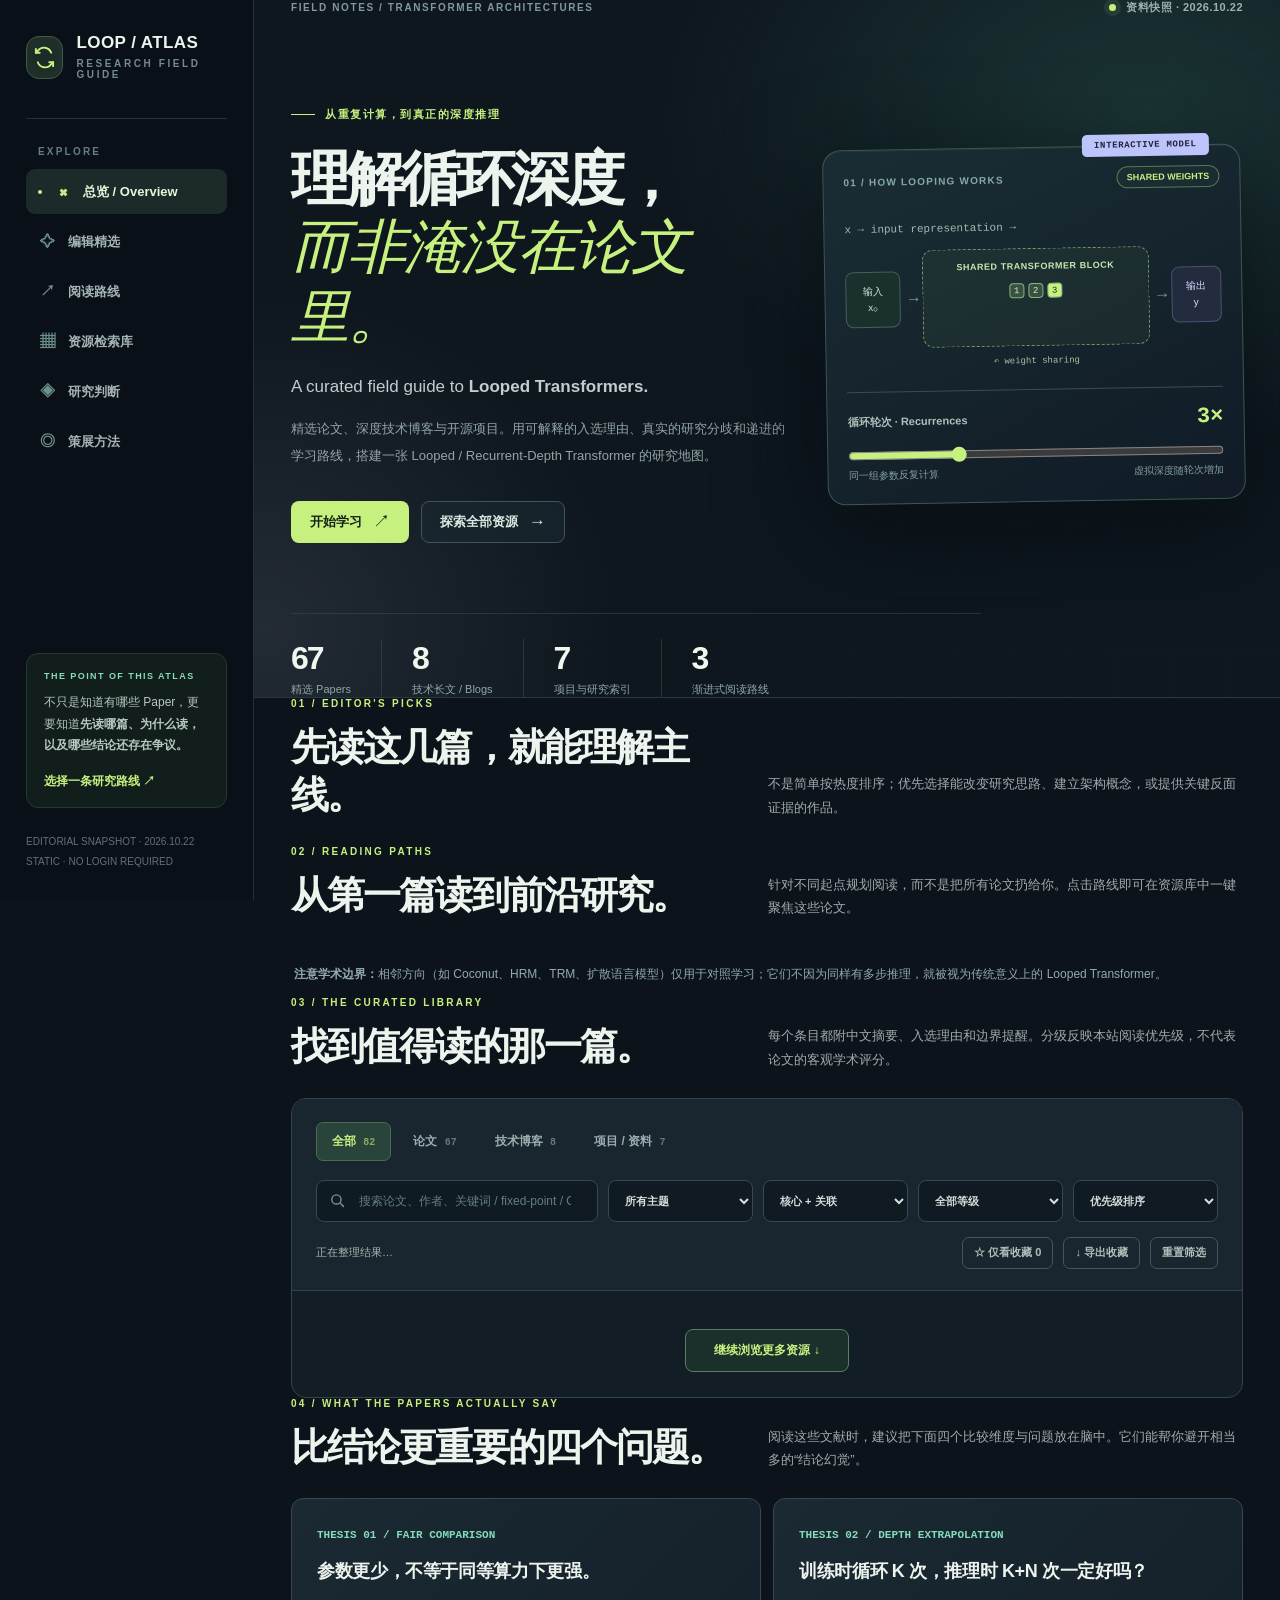
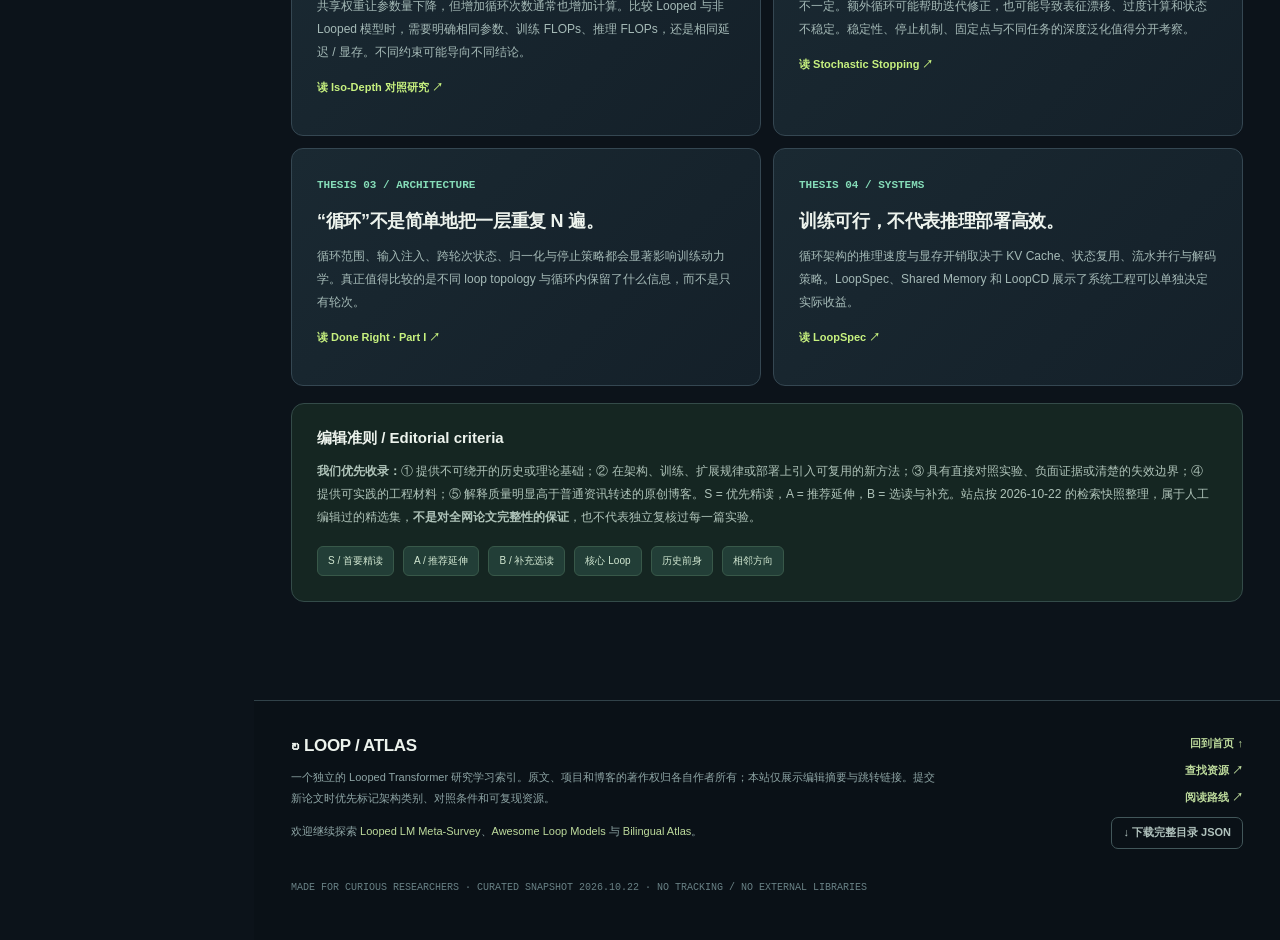
==== site_template.html @ 71a88bc5 "docs: add curated catalog, research guide, site sources and contribution templates" ====
<!doctype html>
<html lang="zh-CN">
<head>
<meta charset="utf-8" />
<meta name="viewport" content="width=device-width,initial-scale=1" />
<meta name="theme-color" content="#0d141b" />
<meta name="description" content="Loop Transformer Atlas：高质量 Looped / Recurrent-Depth Transformer 论文、技术博客和开源实现精选，附中文解读、阅读路线、实验证据边界和检索筛选。" />
<meta property="og:type" content="website" />
<meta property="og:title" content="Loop Transformer Atlas — 循环深度研究精选" />
<meta property="og:description" content="从 Universal Transformer 到 Huginn、Ouro 和新一代 Looped LLM：精选论文、深度长文、研究路径与争议证据。" />
<title>Loop Transformer Atlas — 循环深度研究精选</title>
<link rel="icon" href="data:image/svg+xml,%3Csvg xmlns='http://www.w3.org/2000/svg' viewBox='0 0 80 80'%3E%3Crect width='80' height='80' rx='18' fill='%230c151d'/%3E%3Cpath d='M22 35a19 19 0 0 1 33-12l5 5M58 45a19 19 0 0 1-33 12l-5-5' fill='none' stroke='%23c9f581' stroke-width='7' stroke-linecap='round'/%3E%3Cpath d='M47 29h14V15M33 51H19v14' fill='none' stroke='%23c9f581' stroke-width='6' stroke-linecap='round' stroke-linejoin='round'/%3E%3C/svg%3E" />
<style>
:root{--bg:#0c131a;--side:#0a1017;--panel:#131d27;--panel2:#16232e;--line:#2b3945;--softline:#23313d;--text:#edf3ed;--muted:#9eadaf;--muted2:#758a90;--lime:#c7f17f;--mint:#85dcb8;--lilac:#bdc4fb;--amber:#edc28a;--max:1250px}
*{box-sizing:border-box}html{scroll-behavior:smooth;scroll-padding-top:38px}body{margin:0;color:var(--text);font-family:Inter,-apple-system,BlinkMacSystemFont,"Segoe UI",Roboto,"PingFang SC","Microsoft YaHei",sans-serif;background:var(--bg);-webkit-font-smoothing:antialiased}button,input,select{font:inherit}button{cursor:pointer}a{color:inherit;text-decoration:none}a:focus-visible,button:focus-visible,input:focus-visible,select:focus-visible{outline:2px solid var(--lime);outline-offset:4px}::selection{background:#b9ed7885;color:#080c10}
.sidebar{position:fixed;z-index:25;inset:0 auto 0 0;width:254px;background:var(--side);border-right:1px solid #22303b;padding:34px 26px 28px;display:flex;flex-direction:column}.brand{display:flex;align-items:center;gap:13px}.brand-symbol{width:43px;height:43px;border:1px solid #415949;border-radius:13px;display:grid;place-items:center;color:var(--lime);background:#1d2b28;box-shadow:inset 0 0 20px #b1f6740b}.brand-symbol svg{width:23px}.brand-type b{font-size:17px;letter-spacing:.025em;line-height:1.05}.brand-type small{display:block;font-size:10px;letter-spacing:.26em;color:var(--muted2);margin-top:6px;font-weight:800}.sidebar-line{height:1px;background:var(--softline);margin:38px 0 27px}.rail-label{font-size:10px;letter-spacing:.22em;color:#667c85;font-weight:800;margin:0 12px 12px}.sidenav{display:grid;gap:5px}.nav-link{height:45px;display:flex;align-items:center;gap:13px;border-radius:9px;padding:0 14px;font-size:13px;color:#a4b4b5;font-weight:600;transition:.2s}.nav-link:hover,.nav-link.current{color:#e7f5db;background:#1c2b29}.nav-link.current:before{content:"";width:4px;height:4px;background:var(--lime);border-radius:50%;margin-left:-2px}.nav-glyph{font-size:15px;color:#6e8f8b;width:15px;text-align:center}.nav-link.current .nav-glyph{color:var(--lime)}.side-bottom{margin-top:auto}.side-note{padding:17px;border:1px solid #27392f;background:#111e1c;border-radius:12px}.side-note .note-mini{font-size:9px;letter-spacing:.16em;color:var(--mint);font-weight:800}.side-note p{font-size:12px;line-height:1.8;color:#b7c6bf;margin:11px 0 14px}.side-note a{font-size:12px;font-weight:700;color:var(--lime)}.side-meta{font-size:10px;color:#61717a;margin-top:24px;line-height:2}
.page{margin-left:254px;min-width:0}.mobilebar{display:none}.container{max-width:var(--max);margin:0 auto;padding:0 52px}.hero-wrap{overflow:hidden;position:relative;border-bottom:1px solid #283740;background:radial-gradient(ellipse 740px 500px at 87% 17%,#1b3535 0%,transparent 65%),radial-gradient(ellipse 550px 520px at 1% 90%,#232b34 0%,transparent 63%),#0e171e}.hero-wrap:before{position:absolute;inset:0;content:"";opacity:.27;background-image:linear-gradient(#657c8318 1px,transparent 1px),linear-gradient(90deg,#657c8318 1px,transparent 1px);background-size:54px 54px;mask-image:linear-gradient(90deg,transparent 25%,black)}.hero{position:relative;padding-top:37px;padding-bottom:66px}.topbar{display:flex;align-items:center;justify-content:space-between;gap:18px;font-size:10px;font-weight:800;letter-spacing:.16em;color:#81999c}.topbar-right{display:flex;align-items:center;gap:10px;letter-spacing:.045em;font-size:11px;color:#a1b0af}.live-dot{background:var(--lime);width:7px;height:7px;border-radius:50%;box-shadow:0 0 0 5px #c7f17f17}.hero-grid{display:grid;grid-template-columns:minmax(0,1fr) minmax(320px,.82fr);align-items:center;gap:30px;padding-top:92px}.kicker{font-size:11px;letter-spacing:.14em;font-weight:750;color:var(--lime);display:flex;align-items:center;gap:10px}.kicker:before{content:"";width:24px;height:1px;background:var(--lime)}h1{font-size:clamp(39px,4.6vw,65px);letter-spacing:-.067em;line-height:1.16;margin:23px 0 15px;font-weight:770}h1 em{font-family:Georgia,"Songti SC",serif;font-weight:400;color:var(--lime);font-style:italic;letter-spacing:-.04em}.hero-sub{font-size:17px;color:#c0cecf;margin:20px 0 14px;line-height:1.8;font-weight:400}.hero-desc{font-size:13px;color:#91a5a6;line-height:2.05;max-width:495px}.hero-actions{display:flex;gap:12px;flex-wrap:wrap;margin-top:31px}.btn{display:inline-flex;align-items:center;justify-content:center;gap:11px;border-radius:8px;font-size:13px;font-weight:750;min-height:42px;padding:0 18px;border:1px solid transparent;transition:transform .16s,border-color .16s,background .16s}.btn:hover{transform:translateY(-2px)}.btn-main{background:var(--lime);color:#152119}.btn-main:hover{background:#d7ffa3}.btn-ghost{background:#1a2830ab;border-color:#42535b;color:#dce8e1}.btn-ghost:hover{border-color:var(--lime)}.btn-arrow{font-size:17px;font-weight:500}.hero-graphic{width:100%;border:1px solid #3e5650;border-radius:18px;background:linear-gradient(150deg,#1b2d34f5,#101b27ed);box-shadow:0 25px 100px #050b11b5, inset 0 1px 0 #9bf2c013;position:relative;transform:rotate(-1deg)}.graphic-inner{padding:25px 25px 22px}.diagram-kicker{display:flex;align-items:center;justify-content:space-between;font-size:10px;font-weight:800;color:#86aaa4;letter-spacing:.12em}.status-badge{font-size:9px;color:var(--lime);border:1px solid #557954;background:#294c402c;border-radius:100px;padding:5px 9px;letter-spacing:0}.diagram-top{font-family:ui-monospace,SFMono-Regular,Menlo,monospace;font-size:11px;color:#a6b8b1;margin-top:31px}.diagram-flow{display:grid;grid-template-columns:68px 15px minmax(0,1fr) 15px 55px;align-items:center;gap:7px;margin-top:15px}.unit{border:1px solid #45605b;background:#1a302d;color:#c8e2d6;padding:11px 6px;border-radius:8px;text-align:center;font-size:10px;line-height:1.6}.unit-out{background:#232b3f;border-color:#4a526e;color:#d7d8ff}.flow-arrow{font-size:16px;color:#7ca295;text-align:center}.core-loop{border:1px dashed #739f69;background:#b9f37c0b;border-radius:11px;padding:12px 8px;min-height:98px;position:relative}.core-heading{font-size:9px;letter-spacing:.06em;text-align:center;font-weight:800;color:#c9e7b0}.pass-track{display:flex;justify-content:center;flex-wrap:wrap;gap:4px;padding-top:12px;min-height:33px}.pass-dot{width:15px;height:15px;border:1px solid #83b782;border-radius:4px;background:#a6d88033;display:flex;align-items:center;justify-content:center;font:9px ui-monospace,monospace;color:#d5f2be}.pass-dot:last-child{background:var(--lime);color:#1a2c21}.core-loop:after{content:"↶   weight sharing";position:absolute;bottom:-21px;left:50%;transform:translateX(-50%);font:9px ui-monospace,monospace;color:#a2c5a0;white-space:nowrap}.diagram-divider{height:1px;background:#385048;margin:43px 0 17px}.diagram-bottom{display:flex;align-items:center;justify-content:space-between;gap:12px}.range-text{font-size:11px;font-weight:700;color:#acc1b9}.range-count{color:var(--lime);font:600 22px ui-monospace,SFMono-Regular,monospace}.range-box{width:100%;margin:13px 0 3px;accent-color:var(--lime);cursor:pointer}.diagram-foot{display:flex;justify-content:space-between;color:#839f9c;font-size:10px;line-height:1.6}.diagram-foot strong{color:#d5f1cb}.graphic-corner{position:absolute;top:-12px;right:30px;padding:6px 12px;background:var(--lilac);color:#20233b;font:800 9px ui-monospace,monospace;border-radius:5px;letter-spacing:.07em}.hero-stats{display:flex;align-items:stretch;gap:0;margin-top:70px;padding-top:25px;border-top:1px solid #3749439c;max-width:690px}.hero-stat{padding:0 30px 0 0;margin-right:30px;border-right:1px solid #3749439c}.hero-stat:last-child{border:0;margin:0}.hero-stat strong{font-size:32px;line-height:1.2;letter-spacing:-.065em;display:block;color:#f1f7ee}.hero-stat small{display:block;font-size:11px;color:#90a7a6;padding-top:5px}
.section{padding-top:81px;padding-bottom:7px;scroll-margin-top:20px}.section-top{display:flex;align-items:flex-end;justify-content:space-between;gap:28px;margin-bottom:27px}.eyebrow{color:var(--lime);font-size:10px;letter-spacing:.23em;font-weight:900;text-transform:uppercase;margin:0 0 15px}.section h2{font-size:clamp(28px,3vw,38px);letter-spacing:-.05em;line-height:1.25;margin:0;font-weight:750}.section-desc{color:var(--muted);font-size:13px;max-width:475px;line-height:1.8;margin:0}.tiny-meta{font-size:11px;font-weight:600;color:#7e969a;white-space:nowrap}.feature-grid{display:grid;grid-template-columns:repeat(3,minmax(0,1fr));gap:13px}.feature{min-height:225px;border:1px solid var(--line);background:linear-gradient(150deg,#1a2931,#131d27);border-radius:13px;padding:22px;transition:.18s}.feature:hover{border-color:#799b78;transform:translateY(-2px)}.feature-num{font-family:ui-monospace,Menlo,monospace;font-size:12px;color:var(--lime);letter-spacing:.06em}.feature h3{font-size:17px;line-height:1.4;margin:17px 0 8px}.feature p{font-size:12px;color:#a4b5b3;line-height:1.85;margin:0 0 19px}.feature a{font-size:11px;color:var(--lime);font-weight:750;display:inline-flex;gap:8px;align-items:center}.feature:nth-child(2){background:linear-gradient(150deg,#243039,#151c2b)}.feature:nth-child(3){background:linear-gradient(150deg,#2d302c,#19211e)}
.paths-grid{display:grid;grid-template-columns:repeat(3,minmax(0,1fr));gap:15px}.path-card{background:#141f29;border:1px solid #32414b;border-radius:13px;padding:23px 22px;display:flex;flex-direction:column;min-height:380px;transition:.2s}.path-card:hover{border-color:#82a18f}.path-card.active{border-color:var(--lime);box-shadow:0 0 0 1px #c6ee7a34}.path-header{display:flex;align-items:center;justify-content:space-between;gap:8px}.path-num{font:800 10px ui-monospace,SFMono-Regular,monospace;color:var(--lime);letter-spacing:.14em}.path-time{font-size:10px;color:#acc1be;background:#24343f;border:1px solid #374a52;padding:5px 10px;border-radius:100px}.path-card h3{margin:21px 0 9px;letter-spacing:-.03em;font-size:20px}.path-card>p{font-size:12px;line-height:1.8;color:#9faeb1;margin:0 0 15px;min-height:43px}.path-list{list-style:none;margin:3px 0 24px;padding:0;display:grid;gap:11px}.path-list li{font-size:12px;color:#c2d1cc;display:flex;align-items:flex-start;gap:8px;line-height:1.5}.path-list span{color:#80a68b;font:11px ui-monospace,monospace}.path-btn{margin-top:auto;border:1px solid #53645b;background:transparent;color:#e9f2e7;width:100%;height:38px;border-radius:7px;font-weight:750;font-size:12px}.path-btn:hover,.path-card.active .path-btn{background:var(--lime);color:#1e2921;border-color:var(--lime)}.scope-note{font-size:12px;color:#93aaad;line-height:1.9;margin-top:16px;padding-left:3px}
.lib-top{padding-top:91px}.library-shell{border:1px solid #34434d;border-radius:15px;background:#121d26;overflow:hidden}.toolbar{padding:23px 24px 21px;background:#19262f;border-bottom:1px solid #34434d}.tab-row{display:flex;flex-wrap:wrap;gap:6px;align-items:center}.tab{background:transparent;border:1px solid transparent;color:#9badaf;border-radius:7px;font-size:12px;padding:10px 15px;font-weight:800}.tab:hover{background:#243540}.tab[aria-pressed="true"]{background:#28443b;border-color:#496b50;color:var(--lime)}.tab small{font:600 10px ui-monospace,monospace;opacity:.6;margin-left:4px}.toolbar-row{display:grid;grid-template-columns:1.4fr repeat(4,minmax(92px,.72fr));gap:10px;margin-top:19px}.search-wrap{display:flex;gap:11px;align-items:center;background:#101a23;border:1px solid #364853;border-radius:8px;height:42px;padding:0 12px}.search-wrap:focus-within{border-color:#88c397}.search-wrap svg{width:17px;height:17px;flex-shrink:0;color:#789392}.search-wrap input{border:0;outline:none;color:#e7f0ec;background:transparent;width:100%;font-size:12px;min-width:0}.search-wrap input::placeholder{color:#647d82}.toolbar select{color:#d2dfda;border:1px solid #364853;background:#101a23;border-radius:8px;min-width:0;padding:0 12px;font-size:11px;font-weight:700;height:42px;cursor:pointer}.toolbar select:focus{outline:1px solid var(--lime)}.tool-lower{display:flex;justify-content:space-between;align-items:center;gap:12px;margin-top:15px}.tool-left,.tool-right{display:flex;gap:10px;align-items:center;flex-wrap:wrap}.result-count{color:#a4b5b1;font-size:11px}.result-count strong{color:#dce9d8}.flat-btn{background:transparent;color:#b0c2bd;border:1px solid #42575a;border-radius:7px;min-height:32px;padding:0 11px;font-size:11px;font-weight:750}.flat-btn:hover,.flat-btn[aria-pressed="true"]{border-color:var(--lime);color:var(--lime)}.path-chip{border:1px solid #617852;background:#3d503227;color:#ccecaa;border-radius:50px;padding:6px 10px;font-size:11px;display:inline-flex;align-items:center;gap:8px}.path-chip button{border:0;background:transparent;color:var(--lime);font-size:16px;line-height:1;padding:0}
.card-grid{display:grid;grid-template-columns:repeat(2,minmax(0,1fr));gap:12px;padding:19px}.item-card{border:1px solid #2d404a;background:#16232d;border-radius:11px;padding:20px;min-height:264px;display:flex;flex-direction:column;transition:transform .16s,border-color .16s}.item-card:hover{border-color:#6f9585;transform:translateY(-2px)}.item-card[data-scope="adjacent"]{background:linear-gradient(150deg,#222631,#18232e)}.item-card[data-scope="foundation"]{background:linear-gradient(150deg,#252c2e,#19232b)}.card-top{display:flex;align-items:center;justify-content:space-between;gap:6px;margin-bottom:15px}.card-pills{display:flex;align-items:center;gap:7px;flex-wrap:wrap}.grade{font-size:10px;font-weight:850;padding:4px 7px;border-radius:5px;border:1px solid #8aa875;color:#d4f0b6;background:#8caf7920}.grade.A{border-color:#657e92;color:#c6d9e9;background:#59779325}.grade.B{border-color:#7f756e;color:#c3bdb6;background:#7e756626}.item-type,.item-scope{font-size:9px;font-weight:800;color:#9aaeb1;letter-spacing:.06em}.item-scope{padding-left:8px;border-left:1px solid #4c5960}.bookmark{width:28px;height:29px;flex-shrink:0;background:transparent;color:#82999e;border:1px solid transparent;border-radius:6px;display:grid;place-items:center;font-size:17px}.bookmark:hover,.bookmark.saved{color:var(--lime);background:#b7ed7b12}.item-title{font-size:16px;line-height:1.44;letter-spacing:-.025em;font-weight:800;display:block;color:#f1f4ec}.item-title:hover{color:var(--lime)}.item-byline{font-size:10px;color:#86a09f;margin:8px 0 11px;line-height:1.5}.item-desc{font-size:12px;color:#acbdba;line-height:1.8;margin:0;display:-webkit-box;-webkit-box-orient:vertical;-webkit-line-clamp:2;overflow:hidden}.item-why{font-size:11px;color:#a6bfb2;line-height:1.85;margin:11px 0 0;padding:9px 10px;border-left:2px solid #7aab75;background:#a7df8210}.item-why strong{color:#c9f0b4}.card-expand{display:none;padding:11px 0 0;color:#9baeb2;font-size:11px;line-height:1.85}.item-card.expanded .card-expand{display:block}.card-expand strong{color:#dfc6a3}.item-taglist{display:flex;flex-wrap:wrap;gap:5px;margin-top:12px}.tag{border:1px solid #344b50;color:#88a7a7;border-radius:4px;font-size:9px;padding:3px 6px}.item-bottom{margin-top:auto;padding-top:16px;display:flex;align-items:center;justify-content:space-between;gap:10px}.item-links{display:flex;align-items:center;flex-wrap:wrap;gap:13px}.item-links a{font-size:11px;font-weight:800;color:var(--lime)}.item-links a.secondary-link{color:#9bc1be}.item-links a:hover{text-decoration:underline}.details-btn{font-size:10px;font-weight:700;color:#90a7a7;background:transparent;border:0;white-space:nowrap}.details-btn:hover{color:#d7e7d9}.empty-state{text-align:center;padding:90px 22px;color:#8ca6a7}.empty-state strong{display:block;color:#f0f6ef;font-size:18px;margin-bottom:8px}.empty-state p{font-size:12px;line-height:1.8}.more-wrap{display:flex;justify-content:center;padding:0 20px 25px}.more-btn{background:#1b2f2b;border:1px solid #5b7c66;border-radius:8px;padding:12px 28px;color:var(--lime);font-size:12px;font-weight:800}.more-btn:hover{background:#29453c}
.insights-grid{display:grid;grid-template-columns:repeat(2,minmax(0,1fr));gap:12px}.insight{border:1px solid #354752;background:linear-gradient(135deg,#1a2932,#142029);padding:25px;border-radius:12px;min-height:238px}.insight-num{font:700 11px ui-monospace,monospace;color:var(--mint)}.insight h3{font-size:18px;letter-spacing:-.02em;line-height:1.5;margin:16px 0 10px}.insight p{font-size:12px;line-height:1.9;color:#a5bab7;margin:0}.insight a{font-size:11px;font-weight:800;color:var(--lime);display:inline-block;margin-top:16px}.method{margin-top:17px;border:1px solid #344b49;border-radius:13px;background:#152622;padding:25px}.method h3{margin:0 0 12px;font-size:15px}.method p{font-size:12px;line-height:1.9;color:#afc3b9;margin:0}.legend{display:flex;gap:9px;flex-wrap:wrap;margin-top:17px}.legend span{font-size:10px;color:#d2e8d2;background:#223e37;padding:7px 10px;border:1px solid #385849;border-radius:6px}
.footer{margin-top:98px;border-top:1px solid #314249;background:#0a1117;padding:35px 0 47px}.footer .foot-inner{display:grid;grid-template-columns:minmax(0,1fr) auto;gap:22px;align-items:start}.footer-brand{font-size:17px;font-weight:800;letter-spacing:-.02em}.footer p{max-width:650px;color:#8ea5a5;font-size:11px;line-height:1.95}.footer a{color:#bdda9c}.footer-links{display:flex;flex-direction:column;align-items:flex-end;gap:12px;font-size:11px;font-weight:700}.lastline{color:#698185;margin-top:29px;font:10px ui-monospace,monospace}.top-link{position:fixed;z-index:8;bottom:22px;right:25px;background:#20362d;color:#d3f0ba;border:1px solid #648665;border-radius:50%;width:40px;height:40px;display:grid;place-items:center;font-size:20px;opacity:0;pointer-events:none;transition:.2s}.top-link.visible{opacity:1;pointer-events:auto}[hidden]{display:none!important}.sr-only{position:absolute;width:1px;height:1px;padding:0;margin:-1px;overflow:hidden;clip:rect(0,0,0,0);white-space:nowrap;border:0}
@media(max-width:1400px){.container{padding:0 37px}.hero-grid{gap:25px}.hero-graphic .graphic-inner{padding:20px}.diagram-flow{grid-template-columns:55px 12px minmax(0,1fr) 12px 50px;gap:5px}.hero-grid{grid-template-columns:minmax(0,1fr) minmax(306px,.82fr)}}
@media(max-width:1150px){.sidebar{width:204px;padding:28px 15px}.page{margin-left:204px}.container{padding:0 29px}.hero-grid{grid-template-columns:minmax(0,1fr)}.hero-graphic{max-width:590px;transform:none}.hero-grid{padding-top:55px}.hero-stats{margin-top:43px}.feature-grid,.paths-grid{grid-template-columns:repeat(2,minmax(0,1fr))}.paths-grid .path-card:last-child{grid-column:span 2}.toolbar-row{grid-template-columns:repeat(4,minmax(0,1fr))}.search-wrap{grid-column:span 4}.side-note p{font-size:11px}}
@media(max-width:760px){html{scroll-padding-top:80px}.sidebar{display:none}.page{margin:0}.mobilebar{position:sticky;top:0;z-index:30;height:62px;background:#0d151cf2;backdrop-filter:blur(15px);border-bottom:1px solid #35464a;padding:0 18px;display:flex;align-items:center;justify-content:space-between}.mobile-logo{font-weight:900;font-size:14px;letter-spacing:.03em}.mobile-logo span{color:var(--lime)}.mobile-nav{display:flex;gap:6px}.mobile-nav a{font-size:11px;color:#b2c4c1;border:1px solid #354947;padding:8px;border-radius:6px}.container{padding:0 20px}.hero{padding-top:25px;padding-bottom:40px}.topbar{font-size:9px}.topbar-right{font-size:10px}.hero-grid{padding-top:48px;gap:32px}h1{font-size:clamp(38px,10vw,56px)}.hero-sub{font-size:15px}.hero-desc{font-size:12px}.hero-stats{margin-top:36px}.hero-stat{padding-right:20px;margin-right:20px}.hero-stat strong{font-size:27px}.hero-stat small{font-size:10px}.section{padding-top:60px}.section-top{display:block}.section-desc{margin-top:14px}.feature-grid,.paths-grid,.insights-grid,.card-grid{grid-template-columns:1fr}.paths-grid .path-card:last-child{grid-column:auto}.feature{min-height:190px}.path-card{min-height:auto}.toolbar{padding:17px}.toolbar-row{grid-template-columns:repeat(2,minmax(0,1fr))}.toolbar-row .search-wrap{grid-column:span 2}.card-grid{padding:12px}.item-card{min-height:0}.tool-lower{align-items:flex-start;flex-direction:column}.library-shell{border-radius:10px}.footer .foot-inner{grid-template-columns:1fr}.footer-links{align-items:flex-start}.footer{margin-top:65px}.top-link{right:17px}.paths-grid{gap:11px}}
@media(max-width:420px){.container{padding:0 16px}.topbar-right .live-dot{display:none}.hero-actions .btn{font-size:12px;padding:0 13px}.diagram-flow{grid-template-columns:46px 10px minmax(0,1fr) 10px 42px;gap:4px}.graphic-inner{padding:15px!important}.unit{font-size:9px;padding:9px 2px}.hero-stat{padding-right:11px;margin-right:11px}.hero-stat strong{font-size:25px}.card-grid{padding:9px}.item-card{padding:15px}.toolbar-row{gap:8px}.toolbar select{padding:0 5px;font-size:10px}.tab{padding:8px 10px;font-size:11px}.graphic-corner{right:14px}}
@media(max-width:760px){.container.hero{padding-top:25px;padding-bottom:39px}.container.section{padding-top:60px}}
@media(prefers-reduced-motion:reduce){html{scroll-behavior:auto}*,*:before,*:after{transition:none!important;animation:none!important}}
</style>
</head>
<body>
<aside class="sidebar" aria-label="主导航">
  <a class="brand" href="#top"><span class="brand-symbol"><svg viewBox="0 0 24 24" fill="none" stroke="currentColor" stroke-width="2" stroke-linecap="round" stroke-linejoin="round"><path d="M19 7a8 8 0 0 0-14-2L3 7"/><path d="M3 3v4h4"/><path d="M5 17a8 8 0 0 0 14 2l2-2"/><path d="M21 21v-4h-4"/></svg></span><span class="brand-type"><b>LOOP / ATLAS</b><small>RESEARCH FIELD GUIDE</small></span></a>
  <div class="sidebar-line"></div>
  <div class="rail-label">EXPLORE</div>
  <nav class="sidenav">
    <a class="nav-link current" href="#top"><span class="nav-glyph">⌘</span>总览 / Overview</a>
    <a class="nav-link" href="#picks"><span class="nav-glyph">✧</span>编辑精选</a>
    <a class="nav-link" href="#paths"><span class="nav-glyph">↗</span>阅读路线</a>
    <a class="nav-link" href="#library"><span class="nav-glyph">▦</span>资源检索库</a>
    <a class="nav-link" href="#insights"><span class="nav-glyph">◈</span>研究判断</a>
    <a class="nav-link" href="#method"><span class="nav-glyph">◎</span>策展方法</a>
  </nav>
  <div class="side-bottom"><div class="side-note"><div class="note-mini">THE POINT OF THIS ATLAS</div><p>不只是知道有哪些 Paper，更要知道<b>先读哪篇、为什么读，以及哪些结论还存在争议。</b></p><a href="#paths">选择一条研究路线 ↗</a></div><div class="side-meta">EDITORIAL SNAPSHOT · 2026.10.22<br/>STATIC · NO LOGIN REQUIRED</div></div>
</aside>
<div class="page" id="top">
  <div class="mobilebar"><a href="#top" class="mobile-logo">↻ LOOP <span>/</span> ATLAS</a><nav class="mobile-nav"><a href="#paths">路线</a><a href="#library">检索</a><a href="#insights">观点</a></nav></div>
  <header class="hero-wrap">
    <div class="container hero">
      <div class="topbar"><span>FIELD NOTES / TRANSFORMER ARCHITECTURES</span><span class="topbar-right"><span class="live-dot"></span>资料快照 · 2026.10.22</span></div>
      <div class="hero-grid">
        <div class="hero-copy"><div class="kicker">从重复计算，到真正的深度推理</div><h1>理解循环深度，<br/><em>而非淹没在论文里。</em></h1><p class="hero-sub">A curated field guide to <strong>Looped Transformers.</strong></p><p class="hero-desc">精选论文、深度技术博客与开源项目。用可解释的入选理由、真实的研究分歧和递进的学习路线，搭建一张 Looped / Recurrent-Depth Transformer 的研究地图。</p><div class="hero-actions"><a class="btn btn-main" href="#paths">开始学习 <span class="btn-arrow">↗</span></a><a class="btn btn-ghost" href="#library">探索全部资源 <span class="btn-arrow">→</span></a></div></div>
        <div class="hero-graphic" aria-label="循环 Transformer 计算示意图"><div class="graphic-corner">INTERACTIVE MODEL</div><div class="graphic-inner"><div class="diagram-kicker"><span>01 / HOW LOOPING WORKS</span><span class="status-badge">SHARED WEIGHTS</span></div><div class="diagram-top">x → input representation →</div><div class="diagram-flow"><div class="unit">输入<br/>x₀</div><div class="flow-arrow">→</div><div class="core-loop"><div class="core-heading">SHARED TRANSFORMER BLOCK</div><div class="pass-track" id="passTrack" aria-label="循环轮次示意"><span class="pass-dot">1</span><span class="pass-dot">2</span><span class="pass-dot">3</span></div></div><div class="flow-arrow">→</div><div class="unit unit-out">输出<br/>y</div></div><div class="diagram-divider"></div><div class="diagram-bottom"><span class="range-text">循环轮次 · Recurrences</span><strong class="range-count" id="loopCount">3×</strong></div><label for="loopRange" class="sr-only">调节循环轮次</label><input class="range-box" type="range" id="loopRange" min="1" max="8" value="3" /><div class="diagram-foot"><span>同一组参数反复计算</span><span id="loopNote">虚拟深度随轮次增加</span></div></div></div>
      </div>
      <div class="hero-stats" aria-label="当前策展统计"><div class="hero-stat"><strong id="paperCount">67</strong><small>精选 Papers</small></div><div class="hero-stat"><strong id="blogCount">8</strong><small>技术长文 / Blogs</small></div><div class="hero-stat"><strong id="projectCount">7</strong><small>项目与研究索引</small></div><div class="hero-stat"><strong>3</strong><small>渐进式阅读路线</small></div></div>
    </div>
  </header>
  <main>
    <section class="container section" id="picks" aria-labelledby="picks-heading"><div class="section-top"><div><p class="eyebrow">01 / EDITOR'S PICKS</p><h2 id="picks-heading">先读这几篇，就能理解主线。</h2></div><p class="section-desc">不是简单按热度排序；优先选择能改变研究思路、建立架构概念，或提供关键反面证据的作品。</p></div><div class="feature-grid" id="featuredGrid"><!-- rendered in JS --></div></section>
    <section class="container section" id="paths" aria-labelledby="paths-heading"><div class="section-top"><div><p class="eyebrow">02 / READING PATHS</p><h2 id="paths-heading">从第一篇读到前沿研究。</h2></div><p class="section-desc">针对不同起点规划阅读，而不是把所有论文扔给你。点击路线即可在资源库中一键聚焦这些论文。</p></div><div class="paths-grid" id="pathsGrid"><!-- rendered in JS --></div><p class="scope-note"><strong>注意学术边界：</strong>相邻方向（如 Coconut、HRM、TRM、扩散语言模型）仅用于对照学习；它们不因为同样有多步推理，就被视为传统意义上的 Looped Transformer。</p></section>
    <section class="container section lib-top" id="library" aria-labelledby="library-heading"><div class="section-top"><div><p class="eyebrow">03 / THE CURATED LIBRARY</p><h2 id="library-heading">找到值得读的那一篇。</h2></div><p class="section-desc">每个条目都附中文摘要、入选理由和边界提醒。分级反映本站阅读优先级，不代表论文的客观学术评分。</p></div><div class="library-shell"><div class="toolbar"><div class="tab-row" id="typeTabs" role="group" aria-label="内容类型"><button class="tab" data-kind="all" aria-pressed="true">全部 <small id="totalTabCount">82</small></button><button class="tab" data-kind="paper" aria-pressed="false">论文 <small id="paperTabCount">67</small></button><button class="tab" data-kind="blog" aria-pressed="false">技术博客 <small id="blogTabCount">8</small></button><button class="tab" data-kind="project" aria-pressed="false">项目 / 资料 <small id="projectTabCount">7</small></button></div><div class="toolbar-row"><label class="search-wrap"><svg viewBox="0 0 24 24" fill="none" stroke="currentColor" stroke-width="2"><circle cx="10.5" cy="10.5" r="6.5"/><path d="m16 16 5 5"/></svg><input id="searchInput" type="search" autocomplete="off" placeholder="搜索论文、作者、关键词 / fixed-point / Ouro ..." aria-label="搜索论文和博客" /></label><select id="topicFilter" aria-label="按研究主题筛选"><option value="all">所有主题</option></select><select id="scopeFilter" aria-label="按收录范围筛选"><option value="all">核心 + 关联</option><option value="core">仅核心 Loop</option><option value="foundation">历史前身</option><option value="adjacent">相邻方向</option></select><select id="tierFilter" aria-label="按入选等级筛选"><option value="all">全部等级</option><option value="S">S / 优先精读</option><option value="A">A / 推荐延伸</option><option value="B">B / 补充选读</option></select><select id="sortFilter" aria-label="资源排序"><option value="recommend">优先级排序</option><option value="newest">按发表时间</option><option value="oldest">从经典到新</option><option value="az">标题 A–Z</option></select></div><div class="tool-lower"><div class="tool-left"><span class="result-count" id="resultCount" aria-live="polite">正在整理结果…</span><span class="path-chip" id="pathChip" hidden>路线筛选 <button id="clearPath" aria-label="清除路线筛选">×</button></span></div><div class="tool-right"><button class="flat-btn" id="savedOnly" aria-pressed="false">☆ 仅看收藏 <span id="favCount">0</span></button><button class="flat-btn" id="exportSaved" title="下载收藏的 Markdown 文件">↓ 导出收藏</button><button class="flat-btn" id="clearFilters">重置筛选</button></div></div></div><div id="cardGrid" class="card-grid" aria-live="polite"></div><div class="more-wrap" id="moreWrap"><button class="more-btn" id="loadMore">继续浏览更多资源 ↓</button></div></div></section>
    <section class="container section" id="insights" aria-labelledby="insights-heading"><div class="section-top"><div><p class="eyebrow">04 / WHAT THE PAPERS ACTUALLY SAY</p><h2 id="insights-heading">比结论更重要的四个问题。</h2></div><p class="section-desc">阅读这些文献时，建议把下面四个比较维度与问题放在脑中。它们能帮你避开相当多的“结论幻觉”。</p></div><div class="insights-grid"><article class="insight"><span class="insight-num">THESIS 01 / FAIR COMPARISON</span><h3>参数更少，不等于同等算力下更强。</h3><p>共享权重让参数量下降，但增加循环次数通常也增加计算。比较 Looped 与非 Looped 模型时，需要明确相同参数、训练 FLOPs、推理 FLOPs，还是相同延迟 / 显存。不同约束可能导向不同结论。</p><a href="https://arxiv.org/abs/2604.21106" target="_blank" rel="noopener noreferrer">读 Iso-Depth 对照研究 ↗</a></article><article class="insight"><span class="insight-num">THESIS 02 / DEPTH EXTRAPOLATION</span><h3>训练时循环 K 次，推理时 K+N 次一定好吗？</h3><p>不一定。额外循环可能帮助迭代修正，也可能导致表征漂移、过度计算和状态不稳定。稳定性、停止机制、固定点与不同任务的深度泛化值得分开考察。</p><a href="https://arxiv.org/abs/2606.29983" target="_blank" rel="noopener noreferrer">读 Stochastic Stopping ↗</a></article><article class="insight"><span class="insight-num">THESIS 03 / ARCHITECTURE</span><h3>“循环”不是简单地把一层重复 N 遍。</h3><p>循环范围、输入注入、跨轮次状态、归一化与停止策略都会显著影响训练动力学。真正值得比较的是不同 loop topology 与循环内保留了什么信息，而不是只有轮次。</p><a href="https://arxiv.org/abs/2610.23036" target="_blank" rel="noopener noreferrer">读 Done Right · Part I ↗</a></article><article class="insight"><span class="insight-num">THESIS 04 / SYSTEMS</span><h3>训练可行，不代表推理部署高效。</h3><p>循环架构的推理速度与显存开销取决于 KV Cache、状态复用、流水并行与解码策略。LoopSpec、Shared Memory 和 LoopCD 展示了系统工程可以单独决定实际收益。</p><a href="https://arxiv.org/abs/2609.17184" target="_blank" rel="noopener noreferrer">读 LoopSpec ↗</a></article></div>
      <div class="method" id="method"><h3>编辑准则 / Editorial criteria</h3><p><strong>我们优先收录：</strong>① 提供不可绕开的历史或理论基础；② 在架构、训练、扩展规律或部署上引入可复用的新方法；③ 具有直接对照实验、负面证据或清楚的失效边界；④ 提供可实践的工程材料；⑤ 解释质量明显高于普通资讯转述的原创博客。S = 优先精读，A = 推荐延伸，B = 选读与补充。站点按 2026-10-22 的检索快照整理，属于人工编辑过的精选集，<strong>不是对全网论文完整性的保证</strong>，也不代表独立复核过每一篇实验。</p><div class="legend"><span>S / 首要精读</span><span>A / 推荐延伸</span><span>B / 补充选读</span><span>核心 Loop</span><span>历史前身</span><span>相邻方向</span></div></div>
    </section>
  </main>
  <footer class="footer"><div class="container"><div class="foot-inner"><div><div class="footer-brand">↻ LOOP / ATLAS</div><p>一个独立的 Looped Transformer 研究学习索引。原文、项目和博客的著作权归各自作者所有；本站仅展示编辑摘要与跳转链接。提交新论文时优先标记架构类别、对照条件和可复现资源。</p><p>欢迎继续探索 <a href="https://github.com/ArminAzizi98/looped-lm-survey" target="_blank" rel="noopener noreferrer">Looped LM Meta-Survey</a>、<a href="https://github.com/huskydoge/Awesome-Loop-Models" target="_blank" rel="noopener noreferrer">Awesome Loop Models</a> 与 <a href="https://github.com/Mrkkew/Awesome-Loop-Transformers" target="_blank" rel="noopener noreferrer">Bilingual Atlas</a>。</p></div><div class="footer-links"><a href="#top">回到首页 ↑</a><a href="#library">查找资源 ↗</a><a href="#paths">阅读路线 ↗</a><button class="flat-btn" id="exportAll">↓ 下载完整目录 JSON</button></div></div><div class="lastline">MADE FOR CURIOUS RESEARCHERS · CURATED SNAPSHOT 2026.10.22 · NO TRACKING / NO EXTERNAL LIBRARIES</div></div></footer>
</div>
<a class="top-link" id="toTop" href="#top" aria-label="回到顶部">↑</a>
<script type="application/json" id="catalogJson">__CATALOG_DATA__</script>
<script>
(()=>{'use strict';
 const DATA=JSON.parse(document.getElementById('catalogJson').textContent);
 const $=(selector)=>document.querySelector(selector),$$=(selector)=>Array.from(document.querySelectorAll(selector));
 const KIND={paper:'PAPER',blog:'BLOG',project:'RESOURCE'},SCOPE={core:'核心 Loop',foundation:'历史前身',adjacent:'相邻方向'};
 const countBy=(k)=>DATA.filter(x=>x.kind===k).length;
 $('#paperCount').textContent=countBy('paper');$('#blogCount').textContent=countBy('blog');$('#projectCount').textContent=countBy('project');
 $('#totalTabCount').textContent=DATA.length;$('#paperTabCount').textContent=countBy('paper');$('#blogTabCount').textContent=countBy('blog');$('#projectTabCount').textContent=countBy('project');
 const encode=s=>String(s??'').replace(/[&<>"']/g,c=>({'&':'&amp;','<':'&lt;','>':'&gt;','"':'&quot;',"'":'&#39;'}[c]));
 const safeUrl=s=>/^https:\/\//.test(s||'')?encode(s):'#';
 const recordById=Object.fromEntries(DATA.map(item=>[item.id,item]));
 const paths=[{id:'intro',step:'PATH 01',time:'约 60–90 分钟',title:'先建立正确直觉',desc:'从零理解循环深度和共享权重，以及为什么它与普通 CoT 不完全相同。',ids:['1807.03819','2502.05171','2510.25741','2604.21106']},{id:'architect',step:'PATH 02',time:'约 4–6 小时',title:'搞懂架构与训练',desc:'研究输入注入、循环拓扑、动态深度，以及稳定训练时真正困难的部分。',ids:['2507.10524','2610.23036','2610.06833','2604.12946','2610.00673','2606.18206']},{id:'frontier',step:'PATH 03',time:'1–2 周研究阅读',title:'进入可发表问题',desc:'聚焦公平 Scaling 对照、MoE、深度外推与系统层面的未解决问题。',ids:['2604.21106','2610.01153','2609.40316','2606.29983','2610.02383','2609.17184','2610.02185','2606.31779']}];
 const feat=[{id:'1807.03819',num:'01 / ORIGIN',tag:'奠基架构'},{id:'2502.05171',num:'02 / DEPTH',tag:'测试时计算'},{id:'2510.25741',num:'03 / PRETRAIN',tag:'原生 Looped LLM'},{id:'2610.23036',num:'04 / RECIPE',tag:'架构选择'},{id:'2604.21106',num:'05 / CRITIQUE',tag:'关键反面证据'},{id:'2609.17184',num:'06 / SYSTEM',tag:'部署与加速'}];
 $('#featuredGrid').innerHTML=feat.map(f=>{const r=recordById[f.id];return `<article class="feature"><span class="feature-num">${f.num} <span style="float:right;color:#96a9ac;font-size:10px;letter-spacing:0">${f.tag}</span></span><h3>${encode(r.short)}</h3><p>${encode(r.why)}</p><a href="${safeUrl(r.url)}" target="_blank" rel="noopener noreferrer">${encode(r.title.length>42?'阅读原文':r.title)} <span>↗</span></a></article>`}).join('');
 const label=r=>r?.short||'论文';
 $('#pathsGrid').innerHTML=paths.map(p=>`<article class="path-card" id="path-${p.id}"><div class="path-header"><span class="path-num">${p.step}</span><span class="path-time">${p.time}</span></div><h3>${p.title}</h3><p>${p.desc}</p><ol class="path-list">${p.ids.map((id,i)=>`<li><span>${String(i+1).padStart(2,'0')}.</span>${encode(label(recordById[id]))}</li>`).join('')}</ol><button class="path-btn" data-path="${p.id}">进入这条路线 ↗</button></article>`).join('');
 const topics=[...new Set(DATA.map(x=>x.topic))];topics.forEach(topic=>{const el=document.createElement('option');el.value=topic;el.textContent=topic;$('#topicFilter').appendChild(el)});
 const KEY='loop-atlas-favorites-2026';let saved=new Set();try{const raw=JSON.parse(localStorage.getItem(KEY)||'[]');if(Array.isArray(raw))saved=new Set(raw.filter(x=>recordById[x]))}catch(e){};
 const state={kind:'all',query:'',topic:'all',scope:'all',tier:'all',sort:'recommend',savedOnly:false,path:null,visible:12};
 const save=()=>{try{localStorage.setItem(KEY,JSON.stringify([...saved]))}catch(e){}};
 const filename=id=>String(id).replace(/[^a-z0-9]/gi,'-');
 const order={S:0,A:1,B:2};
 const rank=(a,b)=>{
  if(state.sort==='newest')return String(b.month).localeCompare(String(a.month))||order[a.tier]-order[b.tier];
  if(state.sort==='oldest')return String(a.month).localeCompare(String(b.month))||order[a.tier]-order[b.tier];
  if(state.sort==='az')return a.title.localeCompare(b.title);
  return order[a.tier]-order[b.tier]||String(b.month).localeCompare(String(a.month));
 };
 const getFiltered=()=>DATA.filter(r=>{
  if(state.kind!=='all'&&r.kind!==state.kind)return false;
  if(state.topic!=='all'&&r.topic!==state.topic)return false;
  if(state.scope!=='all'&&r.scope!==state.scope)return false;
  if(state.tier!=='all'&&r.tier!==state.tier)return false;
  if(state.savedOnly&&!saved.has(r.id))return false;
  if(state.path&&!paths.find(p=>p.id===state.path)?.ids.includes(r.id))return false;
  if(state.query){const needle=[r.title,r.short,r.author,r.desc,r.why,r.caveat,r.topic,r.year, ...(r.tags||[])].join(' ').toLowerCase();if(!needle.includes(state.query.toLowerCase().trim()))return false}
  return true;
 }).sort(rank);
 const renderCard=r=>{
 const bookmarked=saved.has(r.id);
 const taglist=(r.tags||[]).slice(0,3).map(tag=>`<span class="tag">${encode(tag)}</span>`).join('');
 const others=[r.code?`<a href="${safeUrl(r.code)}" target="_blank" rel="noopener noreferrer" class="secondary-link">Code ↗</a>`:'',r.project?`<a href="${safeUrl(r.project)}" target="_blank" rel="noopener noreferrer" class="secondary-link">Project ↗</a>`:''].filter(Boolean).join('');
 return `<article class="item-card" id="entry-${filename(r.id)}" data-scope="${encode(r.scope)}"><div class="card-top"><div class="card-pills"><span class="grade ${r.tier}">${r.tier} · ${r.tier==='S'?'精读':r.tier==='A'?'推荐':'选读'}</span><span class="item-type">${KIND[r.kind]}</span><span class="item-scope">${SCOPE[r.scope]}</span></div><button class="bookmark ${bookmarked?'saved':''}" data-save="${encode(r.id)}" aria-label="${bookmarked?'取消收藏':'收藏'} ${encode(r.short)}" aria-pressed="${bookmarked}">${bookmarked?'★':'☆'}</button></div><a href="${safeUrl(r.url)}" target="_blank" rel="noopener noreferrer" class="item-title">${encode(r.title)} <span style="font-size:12px;opacity:.6">↗</span></a><div class="item-byline">${encode(r.author)} · ${encode(r.month)} · ${encode(r.topic)}</div><p class="item-desc">${encode(r.desc)}</p><p class="item-why"><strong>为什么值得读：</strong>${encode(r.why)}</p><div class="card-expand"><strong>边界 / 阅读提醒：</strong>${encode(r.caveat)}</div>${taglist?`<div class="item-taglist">${taglist}</div>`:''}<div class="item-bottom"><div class="item-links"><a href="${safeUrl(r.url)}" target="_blank" rel="noopener noreferrer">阅读原文 ↗</a>${others}</div><button class="details-btn" data-expand="${encode(r.id)}" aria-expanded="false">阅读提示 ＋</button></div></article>`;
 };
 function render(){const res=getFiltered();const visible=res.slice(0,state.visible);$('#resultCount').innerHTML=`显示 <strong>${visible.length}</strong> / ${res.length} 条 · 已收藏 <strong>${saved.size}</strong> 条`;
  $('#favCount').textContent=saved.size;$('#cardGrid').innerHTML=visible.length?visible.map(renderCard).join(''):`<div class="empty-state" style="grid-column:1 / -1"><strong>没有找到匹配资源</strong><p>试试清除筛选，或搜索 “Ouro”、“Loop”、“Scaling”、“KV Cache”。</p></div>`;$('#moreWrap').hidden=visible.length>=res.length;
  $('#savedOnly').setAttribute('aria-pressed',String(state.savedOnly));
  $$('#typeTabs .tab').forEach(x=>x.setAttribute('aria-pressed',String(x.dataset.kind===state.kind)));
  $$('.path-card').forEach(x=>x.classList.toggle('active',x.id==='path-'+state.path));
  $('#pathChip').hidden=!state.path;if(state.path){$('#pathChip').firstChild.textContent='路线：'+paths.find(x=>x.id===state.path).title+'  '}
 }
 $('#typeTabs').addEventListener('click',e=>{const target=e.target.closest('[data-kind]');if(!target)return;state.kind=target.dataset.kind;state.visible=12;render()});
 $('#searchInput').addEventListener('input',e=>{state.query=e.target.value;state.visible=12;render()});
 $('#topicFilter').addEventListener('change',e=>{state.topic=e.target.value;state.visible=12;render()});
 $('#scopeFilter').addEventListener('change',e=>{state.scope=e.target.value;state.visible=12;render()});
 $('#tierFilter').addEventListener('change',e=>{state.tier=e.target.value;state.visible=12;render()});
 $('#sortFilter').addEventListener('change',e=>{state.sort=e.target.value;render()});
 $('#savedOnly').addEventListener('click',()=>{state.savedOnly=!state.savedOnly;state.visible=12;render()});
 $('#clearFilters').addEventListener('click',()=>{Object.assign(state,{kind:'all',query:'',topic:'all',scope:'all',tier:'all',sort:'recommend',savedOnly:false,path:null,visible:12});$('#searchInput').value='';$('#topicFilter').value='all';$('#scopeFilter').value='all';$('#tierFilter').value='all';$('#sortFilter').value='recommend';render()});
 $('#clearPath').addEventListener('click',()=>{state.path=null;render()});
 $('#loadMore').addEventListener('click',()=>{state.visible+=12;render()});
 $('#pathsGrid').addEventListener('click',e=>{const btn=e.target.closest('[data-path]');if(!btn)return;state.path=btn.dataset.path;state.kind='all';state.scope='all';state.topic='all';state.tier='all';state.savedOnly=false;state.query='';state.visible=40;$('#searchInput').value='';$('#topicFilter').value='all';$('#scopeFilter').value='all';$('#tierFilter').value='all';render();$('#library').scrollIntoView({behavior:window.matchMedia('(prefers-reduced-motion:reduce)').matches?'auto':'smooth'})});
 $('#cardGrid').addEventListener('click',e=>{const saveBtn=e.target.closest('[data-save]');if(saveBtn){const id=saveBtn.dataset.save;saved.has(id)?saved.delete(id):saved.add(id);save();render();return}const expandBtn=e.target.closest('[data-expand]');if(expandBtn){const card=expandBtn.closest('.item-card');const expanded=card.classList.toggle('expanded');expandBtn.setAttribute('aria-expanded',String(expanded));expandBtn.textContent=expanded?'收起提示 －':'阅读提示 ＋'}});
 const download=(text,filename,mime)=>{const blob=new Blob([text],{type:mime});const a=document.createElement('a');a.href=URL.createObjectURL(blob);a.download=filename;document.body.appendChild(a);a.click();setTimeout(()=>{URL.revokeObjectURL(a.href);a.remove()},500)};
 $('#exportSaved').addEventListener('click',()=>{if(!saved.size){window.alert('还没有收藏论文。点击卡片右上角的 ☆ 即可收藏，再导出 Markdown。');return}const arr=DATA.filter(x=>saved.has(x.id));const md=['# Loop Transformer Atlas · 我的阅读书单','','导出时间：'+new Date().toLocaleDateString('zh-CN'),''] .concat(arr.flatMap(x=>[`## ${x.short}`,`**${x.title}** · ${x.year} · ${x.tier} · ${x.topic}`,`- 原文：${x.url}`,x.code?`- 代码：${x.code}`:'',`- 入选理由：${x.why}`,`- 阅读边界：${x.caveat}`,''].filter(Boolean))).join('\n');download(md,'loop-atlas-reading-list.md','text/markdown;charset=utf-8')});
 $('#exportAll').addEventListener('click',()=>download(JSON.stringify(DATA,null,2),'loop-atlas-catalog.json','application/json;charset=utf-8'));
 const loopRange=$('#loopRange'),passTrack=$('#passTrack');function setLoops(n){$('#loopCount').textContent=n+'×';passTrack.innerHTML=Array.from({length:n},(_,i)=>`<span class="pass-dot">${i+1}</span>`).join('');$('#loopNote').textContent=n===1?'一次计算 ≠ 重复深度':`固定共享参数 · ${n} 轮迭代`};loopRange.addEventListener('input',e=>setLoops(Number(e.target.value)));setLoops(Number(loopRange.value));
 const navs=$$('.nav-link'),sections=[...navs].map(x=>document.querySelector(x.getAttribute('href'))).filter(Boolean);const onScroll=()=>{const y=window.scrollY+175;let active='#top';sections.forEach(s=>{if(s.getBoundingClientRect().top+window.scrollY<=y)active='#'+s.id});navs.forEach(n=>n.classList.toggle('current',n.getAttribute('href')===active));$('#toTop').classList.toggle('visible',window.scrollY>550)};window.addEventListener('scroll',onScroll,{passive:true});onScroll();render();
})();
</script>
</body></html>
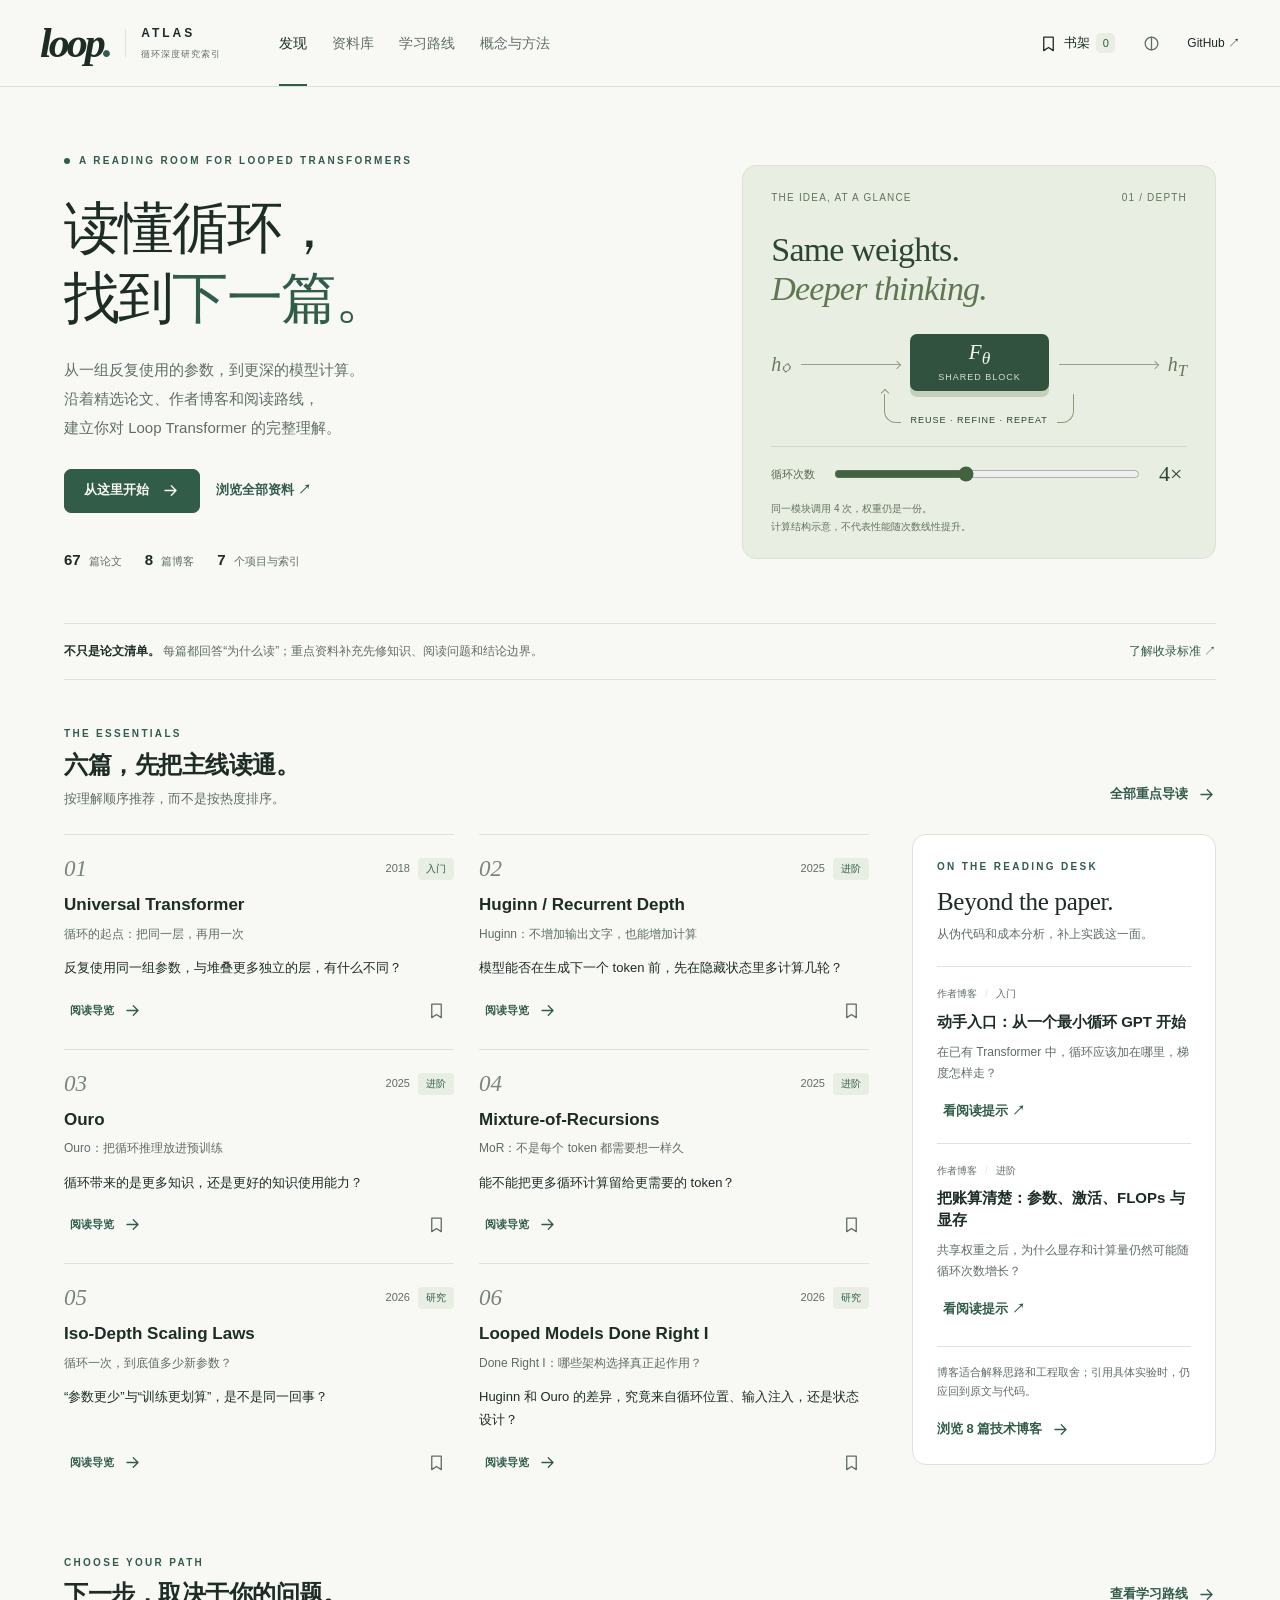
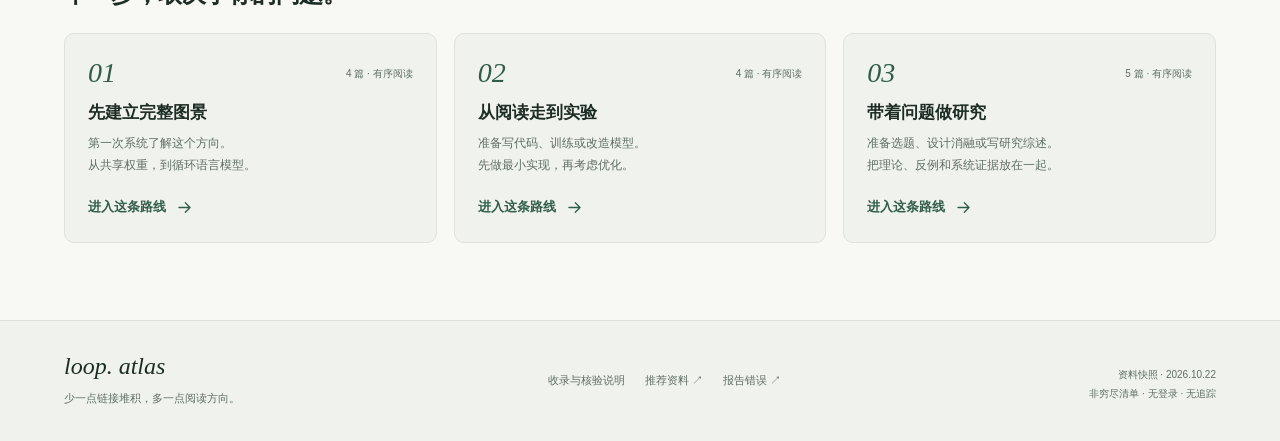
==== commit 52c0f3fe: "feat: redesign Loop Atlas as a reading-first research library Replace dense dashboard with responsiv" ====
--- a/site_template.html
+++ b/site_template.html
@@ -1,141 +1,55 @@
 <!doctype html>
 <html lang="zh-CN">
 <head>
-<meta charset="utf-8" />
-<meta name="viewport" content="width=device-width,initial-scale=1" />
-<meta name="theme-color" content="#0d141b" />
-<meta name="description" content="Loop Transformer Atlas：高质量 Looped / Recurrent-Depth Transformer 论文、技术博客和开源实现精选，附中文解读、阅读路线、实验证据边界和检索筛选。" />
-<meta property="og:type" content="website" />
-<meta property="og:title" content="Loop Transformer Atlas — 循环深度研究精选" />
-<meta property="og:description" content="从 Universal Transformer 到 Huginn、Ouro 和新一代 Looped LLM：精选论文、深度长文、研究路径与争议证据。" />
-<title>Loop Transformer Atlas — 循环深度研究精选</title>
-<link rel="icon" href="data:image/svg+xml,%3Csvg xmlns='http://www.w3.org/2000/svg' viewBox='0 0 80 80'%3E%3Crect width='80' height='80' rx='18' fill='%230c151d'/%3E%3Cpath d='M22 35a19 19 0 0 1 33-12l5 5M58 45a19 19 0 0 1-33 12l-5-5' fill='none' stroke='%23c9f581' stroke-width='7' stroke-linecap='round'/%3E%3Cpath d='M47 29h14V15M33 51H19v14' fill='none' stroke='%23c9f581' stroke-width='6' stroke-linecap='round' stroke-linejoin='round'/%3E%3C/svg%3E" />
-<style>
-:root{--bg:#0c131a;--side:#0a1017;--panel:#131d27;--panel2:#16232e;--line:#2b3945;--softline:#23313d;--text:#edf3ed;--muted:#9eadaf;--muted2:#758a90;--lime:#c7f17f;--mint:#85dcb8;--lilac:#bdc4fb;--amber:#edc28a;--max:1250px}
-*{box-sizing:border-box}html{scroll-behavior:smooth;scroll-padding-top:38px}body{margin:0;color:var(--text);font-family:Inter,-apple-system,BlinkMacSystemFont,"Segoe UI",Roboto,"PingFang SC","Microsoft YaHei",sans-serif;background:var(--bg);-webkit-font-smoothing:antialiased}button,input,select{font:inherit}button{cursor:pointer}a{color:inherit;text-decoration:none}a:focus-visible,button:focus-visible,input:focus-visible,select:focus-visible{outline:2px solid var(--lime);outline-offset:4px}::selection{background:#b9ed7885;color:#080c10}
-.sidebar{position:fixed;z-index:25;inset:0 auto 0 0;width:254px;background:var(--side);border-right:1px solid #22303b;padding:34px 26px 28px;display:flex;flex-direction:column}.brand{display:flex;align-items:center;gap:13px}.brand-symbol{width:43px;height:43px;border:1px solid #415949;border-radius:13px;display:grid;place-items:center;color:var(--lime);background:#1d2b28;box-shadow:inset 0 0 20px #b1f6740b}.brand-symbol svg{width:23px}.brand-type b{font-size:17px;letter-spacing:.025em;line-height:1.05}.brand-type small{display:block;font-size:10px;letter-spacing:.26em;color:var(--muted2);margin-top:6px;font-weight:800}.sidebar-line{height:1px;background:var(--softline);margin:38px 0 27px}.rail-label{font-size:10px;letter-spacing:.22em;color:#667c85;font-weight:800;margin:0 12px 12px}.sidenav{display:grid;gap:5px}.nav-link{height:45px;display:flex;align-items:center;gap:13px;border-radius:9px;padding:0 14px;font-size:13px;color:#a4b4b5;font-weight:600;transition:.2s}.nav-link:hover,.nav-link.current{color:#e7f5db;background:#1c2b29}.nav-link.current:before{content:"";width:4px;height:4px;background:var(--lime);border-radius:50%;margin-left:-2px}.nav-glyph{font-size:15px;color:#6e8f8b;width:15px;text-align:center}.nav-link.current .nav-glyph{color:var(--lime)}.side-bottom{margin-top:auto}.side-note{padding:17px;border:1px solid #27392f;background:#111e1c;border-radius:12px}.side-note .note-mini{font-size:9px;letter-spacing:.16em;color:var(--mint);font-weight:800}.side-note p{font-size:12px;line-height:1.8;color:#b7c6bf;margin:11px 0 14px}.side-note a{font-size:12px;font-weight:700;color:var(--lime)}.side-meta{font-size:10px;color:#61717a;margin-top:24px;line-height:2}
-.page{margin-left:254px;min-width:0}.mobilebar{display:none}.container{max-width:var(--max);margin:0 auto;padding:0 52px}.hero-wrap{overflow:hidden;position:relative;border-bottom:1px solid #283740;background:radial-gradient(ellipse 740px 500px at 87% 17%,#1b3535 0%,transparent 65%),radial-gradient(ellipse 550px 520px at 1% 90%,#232b34 0%,transparent 63%),#0e171e}.hero-wrap:before{position:absolute;inset:0;content:"";opacity:.27;background-image:linear-gradient(#657c8318 1px,transparent 1px),linear-gradient(90deg,#657c8318 1px,transparent 1px);background-size:54px 54px;mask-image:linear-gradient(90deg,transparent 25%,black)}.hero{position:relative;padding-top:37px;padding-bottom:66px}.topbar{display:flex;align-items:center;justify-content:space-between;gap:18px;font-size:10px;font-weight:800;letter-spacing:.16em;color:#81999c}.topbar-right{display:flex;align-items:center;gap:10px;letter-spacing:.045em;font-size:11px;color:#a1b0af}.live-dot{background:var(--lime);width:7px;height:7px;border-radius:50%;box-shadow:0 0 0 5px #c7f17f17}.hero-grid{display:grid;grid-template-columns:minmax(0,1fr) minmax(320px,.82fr);align-items:center;gap:30px;padding-top:92px}.kicker{font-size:11px;letter-spacing:.14em;font-weight:750;color:var(--lime);display:flex;align-items:center;gap:10px}.kicker:before{content:"";width:24px;height:1px;background:var(--lime)}h1{font-size:clamp(39px,4.6vw,65px);letter-spacing:-.067em;line-height:1.16;margin:23px 0 15px;font-weight:770}h1 em{font-family:Georgia,"Songti SC",serif;font-weight:400;color:var(--lime);font-style:italic;letter-spacing:-.04em}.hero-sub{font-size:17px;color:#c0cecf;margin:20px 0 14px;line-height:1.8;font-weight:400}.hero-desc{font-size:13px;color:#91a5a6;line-height:2.05;max-width:495px}.hero-actions{display:flex;gap:12px;flex-wrap:wrap;margin-top:31px}.btn{display:inline-flex;align-items:center;justify-content:center;gap:11px;border-radius:8px;font-size:13px;font-weight:750;min-height:42px;padding:0 18px;border:1px solid transparent;transition:transform .16s,border-color .16s,background .16s}.btn:hover{transform:translateY(-2px)}.btn-main{background:var(--lime);color:#152119}.btn-main:hover{background:#d7ffa3}.btn-ghost{background:#1a2830ab;border-color:#42535b;color:#dce8e1}.btn-ghost:hover{border-color:var(--lime)}.btn-arrow{font-size:17px;font-weight:500}.hero-graphic{width:100%;border:1px solid #3e5650;border-radius:18px;background:linear-gradient(150deg,#1b2d34f5,#101b27ed);box-shadow:0 25px 100px #050b11b5, inset 0 1px 0 #9bf2c013;position:relative;transform:rotate(-1deg)}.graphic-inner{padding:25px 25px 22px}.diagram-kicker{display:flex;align-items:center;justify-content:space-between;font-size:10px;font-weight:800;color:#86aaa4;letter-spacing:.12em}.status-badge{font-size:9px;color:var(--lime);border:1px solid #557954;background:#294c402c;border-radius:100px;padding:5px 9px;letter-spacing:0}.diagram-top{font-family:ui-monospace,SFMono-Regular,Menlo,monospace;font-size:11px;color:#a6b8b1;margin-top:31px}.diagram-flow{display:grid;grid-template-columns:68px 15px minmax(0,1fr) 15px 55px;align-items:center;gap:7px;margin-top:15px}.unit{border:1px solid #45605b;background:#1a302d;color:#c8e2d6;padding:11px 6px;border-radius:8px;text-align:center;font-size:10px;line-height:1.6}.unit-out{background:#232b3f;border-color:#4a526e;color:#d7d8ff}.flow-arrow{font-size:16px;color:#7ca295;text-align:center}.core-loop{border:1px dashed #739f69;background:#b9f37c0b;border-radius:11px;padding:12px 8px;min-height:98px;position:relative}.core-heading{font-size:9px;letter-spacing:.06em;text-align:center;font-weight:800;color:#c9e7b0}.pass-track{display:flex;justify-content:center;flex-wrap:wrap;gap:4px;padding-top:12px;min-height:33px}.pass-dot{width:15px;height:15px;border:1px solid #83b782;border-radius:4px;background:#a6d88033;display:flex;align-items:center;justify-content:center;font:9px ui-monospace,monospace;color:#d5f2be}.pass-dot:last-child{background:var(--lime);color:#1a2c21}.core-loop:after{content:"↶   weight sharing";position:absolute;bottom:-21px;left:50%;transform:translateX(-50%);font:9px ui-monospace,monospace;color:#a2c5a0;white-space:nowrap}.diagram-divider{height:1px;background:#385048;margin:43px 0 17px}.diagram-bottom{display:flex;align-items:center;justify-content:space-between;gap:12px}.range-text{font-size:11px;font-weight:700;color:#acc1b9}.range-count{color:var(--lime);font:600 22px ui-monospace,SFMono-Regular,monospace}.range-box{width:100%;margin:13px 0 3px;accent-color:var(--lime);cursor:pointer}.diagram-foot{display:flex;justify-content:space-between;color:#839f9c;font-size:10px;line-height:1.6}.diagram-foot strong{color:#d5f1cb}.graphic-corner{position:absolute;top:-12px;right:30px;padding:6px 12px;background:var(--lilac);color:#20233b;font:800 9px ui-monospace,monospace;border-radius:5px;letter-spacing:.07em}.hero-stats{display:flex;align-items:stretch;gap:0;margin-top:70px;padding-top:25px;border-top:1px solid #3749439c;max-width:690px}.hero-stat{padding:0 30px 0 0;margin-right:30px;border-right:1px solid #3749439c}.hero-stat:last-child{border:0;margin:0}.hero-stat strong{font-size:32px;line-height:1.2;letter-spacing:-.065em;display:block;color:#f1f7ee}.hero-stat small{display:block;font-size:11px;color:#90a7a6;padding-top:5px}
-.section{padding-top:81px;padding-bottom:7px;scroll-margin-top:20px}.section-top{display:flex;align-items:flex-end;justify-content:space-between;gap:28px;margin-bottom:27px}.eyebrow{color:var(--lime);font-size:10px;letter-spacing:.23em;font-weight:900;text-transform:uppercase;margin:0 0 15px}.section h2{font-size:clamp(28px,3vw,38px);letter-spacing:-.05em;line-height:1.25;margin:0;font-weight:750}.section-desc{color:var(--muted);font-size:13px;max-width:475px;line-height:1.8;margin:0}.tiny-meta{font-size:11px;font-weight:600;color:#7e969a;white-space:nowrap}.feature-grid{display:grid;grid-template-columns:repeat(3,minmax(0,1fr));gap:13px}.feature{min-height:225px;border:1px solid var(--line);background:linear-gradient(150deg,#1a2931,#131d27);border-radius:13px;padding:22px;transition:.18s}.feature:hover{border-color:#799b78;transform:translateY(-2px)}.feature-num{font-family:ui-monospace,Menlo,monospace;font-size:12px;color:var(--lime);letter-spacing:.06em}.feature h3{font-size:17px;line-height:1.4;margin:17px 0 8px}.feature p{font-size:12px;color:#a4b5b3;line-height:1.85;margin:0 0 19px}.feature a{font-size:11px;color:var(--lime);font-weight:750;display:inline-flex;gap:8px;align-items:center}.feature:nth-child(2){background:linear-gradient(150deg,#243039,#151c2b)}.feature:nth-child(3){background:linear-gradient(150deg,#2d302c,#19211e)}
-.paths-grid{display:grid;grid-template-columns:repeat(3,minmax(0,1fr));gap:15px}.path-card{background:#141f29;border:1px solid #32414b;border-radius:13px;padding:23px 22px;display:flex;flex-direction:column;min-height:380px;transition:.2s}.path-card:hover{border-color:#82a18f}.path-card.active{border-color:var(--lime);box-shadow:0 0 0 1px #c6ee7a34}.path-header{display:flex;align-items:center;justify-content:space-between;gap:8px}.path-num{font:800 10px ui-monospace,SFMono-Regular,monospace;color:var(--lime);letter-spacing:.14em}.path-time{font-size:10px;color:#acc1be;background:#24343f;border:1px solid #374a52;padding:5px 10px;border-radius:100px}.path-card h3{margin:21px 0 9px;letter-spacing:-.03em;font-size:20px}.path-card>p{font-size:12px;line-height:1.8;color:#9faeb1;margin:0 0 15px;min-height:43px}.path-list{list-style:none;margin:3px 0 24px;padding:0;display:grid;gap:11px}.path-list li{font-size:12px;color:#c2d1cc;display:flex;align-items:flex-start;gap:8px;line-height:1.5}.path-list span{color:#80a68b;font:11px ui-monospace,monospace}.path-btn{margin-top:auto;border:1px solid #53645b;background:transparent;color:#e9f2e7;width:100%;height:38px;border-radius:7px;font-weight:750;font-size:12px}.path-btn:hover,.path-card.active .path-btn{background:var(--lime);color:#1e2921;border-color:var(--lime)}.scope-note{font-size:12px;color:#93aaad;line-height:1.9;margin-top:16px;padding-left:3px}
-.lib-top{padding-top:91px}.library-shell{border:1px solid #34434d;border-radius:15px;background:#121d26;overflow:hidden}.toolbar{padding:23px 24px 21px;background:#19262f;border-bottom:1px solid #34434d}.tab-row{display:flex;flex-wrap:wrap;gap:6px;align-items:center}.tab{background:transparent;border:1px solid transparent;color:#9badaf;border-radius:7px;font-size:12px;padding:10px 15px;font-weight:800}.tab:hover{background:#243540}.tab[aria-pressed="true"]{background:#28443b;border-color:#496b50;color:var(--lime)}.tab small{font:600 10px ui-monospace,monospace;opacity:.6;margin-left:4px}.toolbar-row{display:grid;grid-template-columns:1.4fr repeat(4,minmax(92px,.72fr));gap:10px;margin-top:19px}.search-wrap{display:flex;gap:11px;align-items:center;background:#101a23;border:1px solid #364853;border-radius:8px;height:42px;padding:0 12px}.search-wrap:focus-within{border-color:#88c397}.search-wrap svg{width:17px;height:17px;flex-shrink:0;color:#789392}.search-wrap input{border:0;outline:none;color:#e7f0ec;background:transparent;width:100%;font-size:12px;min-width:0}.search-wrap input::placeholder{color:#647d82}.toolbar select{color:#d2dfda;border:1px solid #364853;background:#101a23;border-radius:8px;min-width:0;padding:0 12px;font-size:11px;font-weight:700;height:42px;cursor:pointer}.toolbar select:focus{outline:1px solid var(--lime)}.tool-lower{display:flex;justify-content:space-between;align-items:center;gap:12px;margin-top:15px}.tool-left,.tool-right{display:flex;gap:10px;align-items:center;flex-wrap:wrap}.result-count{color:#a4b5b1;font-size:11px}.result-count strong{color:#dce9d8}.flat-btn{background:transparent;color:#b0c2bd;border:1px solid #42575a;border-radius:7px;min-height:32px;padding:0 11px;font-size:11px;font-weight:750}.flat-btn:hover,.flat-btn[aria-pressed="true"]{border-color:var(--lime);color:var(--lime)}.path-chip{border:1px solid #617852;background:#3d503227;color:#ccecaa;border-radius:50px;padding:6px 10px;font-size:11px;display:inline-flex;align-items:center;gap:8px}.path-chip button{border:0;background:transparent;color:var(--lime);font-size:16px;line-height:1;padding:0}
-.card-grid{display:grid;grid-template-columns:repeat(2,minmax(0,1fr));gap:12px;padding:19px}.item-card{border:1px solid #2d404a;background:#16232d;border-radius:11px;padding:20px;min-height:264px;display:flex;flex-direction:column;transition:transform .16s,border-color .16s}.item-card:hover{border-color:#6f9585;transform:translateY(-2px)}.item-card[data-scope="adjacent"]{background:linear-gradient(150deg,#222631,#18232e)}.item-card[data-scope="foundation"]{background:linear-gradient(150deg,#252c2e,#19232b)}.card-top{display:flex;align-items:center;justify-content:space-between;gap:6px;margin-bottom:15px}.card-pills{display:flex;align-items:center;gap:7px;flex-wrap:wrap}.grade{font-size:10px;font-weight:850;padding:4px 7px;border-radius:5px;border:1px solid #8aa875;color:#d4f0b6;background:#8caf7920}.grade.A{border-color:#657e92;color:#c6d9e9;background:#59779325}.grade.B{border-color:#7f756e;color:#c3bdb6;background:#7e756626}.item-type,.item-scope{font-size:9px;font-weight:800;color:#9aaeb1;letter-spacing:.06em}.item-scope{padding-left:8px;border-left:1px solid #4c5960}.bookmark{width:28px;height:29px;flex-shrink:0;background:transparent;color:#82999e;border:1px solid transparent;border-radius:6px;display:grid;place-items:center;font-size:17px}.bookmark:hover,.bookmark.saved{color:var(--lime);background:#b7ed7b12}.item-title{font-size:16px;line-height:1.44;letter-spacing:-.025em;font-weight:800;display:block;color:#f1f4ec}.item-title:hover{color:var(--lime)}.item-byline{font-size:10px;color:#86a09f;margin:8px 0 11px;line-height:1.5}.item-desc{font-size:12px;color:#acbdba;line-height:1.8;margin:0;display:-webkit-box;-webkit-box-orient:vertical;-webkit-line-clamp:2;overflow:hidden}.item-why{font-size:11px;color:#a6bfb2;line-height:1.85;margin:11px 0 0;padding:9px 10px;border-left:2px solid #7aab75;background:#a7df8210}.item-why strong{color:#c9f0b4}.card-expand{display:none;padding:11px 0 0;color:#9baeb2;font-size:11px;line-height:1.85}.item-card.expanded .card-expand{display:block}.card-expand strong{color:#dfc6a3}.item-taglist{display:flex;flex-wrap:wrap;gap:5px;margin-top:12px}.tag{border:1px solid #344b50;color:#88a7a7;border-radius:4px;font-size:9px;padding:3px 6px}.item-bottom{margin-top:auto;padding-top:16px;display:flex;align-items:center;justify-content:space-between;gap:10px}.item-links{display:flex;align-items:center;flex-wrap:wrap;gap:13px}.item-links a{font-size:11px;font-weight:800;color:var(--lime)}.item-links a.secondary-link{color:#9bc1be}.item-links a:hover{text-decoration:underline}.details-btn{font-size:10px;font-weight:700;color:#90a7a7;background:transparent;border:0;white-space:nowrap}.details-btn:hover{color:#d7e7d9}.empty-state{text-align:center;padding:90px 22px;color:#8ca6a7}.empty-state strong{display:block;color:#f0f6ef;font-size:18px;margin-bottom:8px}.empty-state p{font-size:12px;line-height:1.8}.more-wrap{display:flex;justify-content:center;padding:0 20px 25px}.more-btn{background:#1b2f2b;border:1px solid #5b7c66;border-radius:8px;padding:12px 28px;color:var(--lime);font-size:12px;font-weight:800}.more-btn:hover{background:#29453c}
-.insights-grid{display:grid;grid-template-columns:repeat(2,minmax(0,1fr));gap:12px}.insight{border:1px solid #354752;background:linear-gradient(135deg,#1a2932,#142029);padding:25px;border-radius:12px;min-height:238px}.insight-num{font:700 11px ui-monospace,monospace;color:var(--mint)}.insight h3{font-size:18px;letter-spacing:-.02em;line-height:1.5;margin:16px 0 10px}.insight p{font-size:12px;line-height:1.9;color:#a5bab7;margin:0}.insight a{font-size:11px;font-weight:800;color:var(--lime);display:inline-block;margin-top:16px}.method{margin-top:17px;border:1px solid #344b49;border-radius:13px;background:#152622;padding:25px}.method h3{margin:0 0 12px;font-size:15px}.method p{font-size:12px;line-height:1.9;color:#afc3b9;margin:0}.legend{display:flex;gap:9px;flex-wrap:wrap;margin-top:17px}.legend span{font-size:10px;color:#d2e8d2;background:#223e37;padding:7px 10px;border:1px solid #385849;border-radius:6px}
-.footer{margin-top:98px;border-top:1px solid #314249;background:#0a1117;padding:35px 0 47px}.footer .foot-inner{display:grid;grid-template-columns:minmax(0,1fr) auto;gap:22px;align-items:start}.footer-brand{font-size:17px;font-weight:800;letter-spacing:-.02em}.footer p{max-width:650px;color:#8ea5a5;font-size:11px;line-height:1.95}.footer a{color:#bdda9c}.footer-links{display:flex;flex-direction:column;align-items:flex-end;gap:12px;font-size:11px;font-weight:700}.lastline{color:#698185;margin-top:29px;font:10px ui-monospace,monospace}.top-link{position:fixed;z-index:8;bottom:22px;right:25px;background:#20362d;color:#d3f0ba;border:1px solid #648665;border-radius:50%;width:40px;height:40px;display:grid;place-items:center;font-size:20px;opacity:0;pointer-events:none;transition:.2s}.top-link.visible{opacity:1;pointer-events:auto}[hidden]{display:none!important}.sr-only{position:absolute;width:1px;height:1px;padding:0;margin:-1px;overflow:hidden;clip:rect(0,0,0,0);white-space:nowrap;border:0}
-@media(max-width:1400px){.container{padding:0 37px}.hero-grid{gap:25px}.hero-graphic .graphic-inner{padding:20px}.diagram-flow{grid-template-columns:55px 12px minmax(0,1fr) 12px 50px;gap:5px}.hero-grid{grid-template-columns:minmax(0,1fr) minmax(306px,.82fr)}}
-@media(max-width:1150px){.sidebar{width:204px;padding:28px 15px}.page{margin-left:204px}.container{padding:0 29px}.hero-grid{grid-template-columns:minmax(0,1fr)}.hero-graphic{max-width:590px;transform:none}.hero-grid{padding-top:55px}.hero-stats{margin-top:43px}.feature-grid,.paths-grid{grid-template-columns:repeat(2,minmax(0,1fr))}.paths-grid .path-card:last-child{grid-column:span 2}.toolbar-row{grid-template-columns:repeat(4,minmax(0,1fr))}.search-wrap{grid-column:span 4}.side-note p{font-size:11px}}
-@media(max-width:760px){html{scroll-padding-top:80px}.sidebar{display:none}.page{margin:0}.mobilebar{position:sticky;top:0;z-index:30;height:62px;background:#0d151cf2;backdrop-filter:blur(15px);border-bottom:1px solid #35464a;padding:0 18px;display:flex;align-items:center;justify-content:space-between}.mobile-logo{font-weight:900;font-size:14px;letter-spacing:.03em}.mobile-logo span{color:var(--lime)}.mobile-nav{display:flex;gap:6px}.mobile-nav a{font-size:11px;color:#b2c4c1;border:1px solid #354947;padding:8px;border-radius:6px}.container{padding:0 20px}.hero{padding-top:25px;padding-bottom:40px}.topbar{font-size:9px}.topbar-right{font-size:10px}.hero-grid{padding-top:48px;gap:32px}h1{font-size:clamp(38px,10vw,56px)}.hero-sub{font-size:15px}.hero-desc{font-size:12px}.hero-stats{margin-top:36px}.hero-stat{padding-right:20px;margin-right:20px}.hero-stat strong{font-size:27px}.hero-stat small{font-size:10px}.section{padding-top:60px}.section-top{display:block}.section-desc{margin-top:14px}.feature-grid,.paths-grid,.insights-grid,.card-grid{grid-template-columns:1fr}.paths-grid .path-card:last-child{grid-column:auto}.feature{min-height:190px}.path-card{min-height:auto}.toolbar{padding:17px}.toolbar-row{grid-template-columns:repeat(2,minmax(0,1fr))}.toolbar-row .search-wrap{grid-column:span 2}.card-grid{padding:12px}.item-card{min-height:0}.tool-lower{align-items:flex-start;flex-direction:column}.library-shell{border-radius:10px}.footer .foot-inner{grid-template-columns:1fr}.footer-links{align-items:flex-start}.footer{margin-top:65px}.top-link{right:17px}.paths-grid{gap:11px}}
-@media(max-width:420px){.container{padding:0 16px}.topbar-right .live-dot{display:none}.hero-actions .btn{font-size:12px;padding:0 13px}.diagram-flow{grid-template-columns:46px 10px minmax(0,1fr) 10px 42px;gap:4px}.graphic-inner{padding:15px!important}.unit{font-size:9px;padding:9px 2px}.hero-stat{padding-right:11px;margin-right:11px}.hero-stat strong{font-size:25px}.card-grid{padding:9px}.item-card{padding:15px}.toolbar-row{gap:8px}.toolbar select{padding:0 5px;font-size:10px}.tab{padding:8px 10px;font-size:11px}.graphic-corner{right:14px}}
-@media(max-width:760px){.container.hero{padding-top:25px;padding-bottom:39px}.container.section{padding-top:60px}}
-@media(prefers-reduced-motion:reduce){html{scroll-behavior:auto}*,*:before,*:after{transition:none!important;animation:none!important}}
-</style>
+<meta charset="utf-8">
+<meta name="viewport" content="width=device-width, initial-scale=1">
+<meta name="color-scheme" content="light dark">
+<meta name="theme-color" content="#f8f9f5">
+<meta name="description" content="Loop Transformer 学习与研究导航：精选论文、作者博客、中文阅读提示与三条循序渐进的学习路线。">
+<meta property="og:title" content="Loop Atlas — 读懂循环，找到下一篇">
+<meta property="og:description" content="不止是一份论文清单。沿着问题、实验与证据，理解 Looped Transformer。">
+<meta property="og:type" content="website">
+<link rel="canonical" href="https://kimio-hub.github.io/loop-transformer-atlas/">
+<link rel="icon" href="data:image/svg+xml,%3Csvg xmlns='http://www.w3.org/2000/svg' viewBox='0 0 48 48'%3E%3Crect width='48' height='48' rx='12' fill='%232e5142'/%3E%3Cpath d='M24 24c-4-9-15-9-15 0s11 9 15 0 15-9 15 0-11 9-15 0' fill='none' stroke='%23fff' stroke-width='3'/%3E%3C/svg%3E">
+<title>Loop Atlas — Loop Transformer 精选研究站</title>
+<script>try{document.documentElement.dataset.theme=localStorage.getItem('loop-atlas-theme')||'light'}catch(e){}</script>
+<link rel="stylesheet" href="assets/site.css?v=2.0">
+<script src="assets/site.js?v=2.0" defer></script>
 </head>
 <body>
-<aside class="sidebar" aria-label="主导航">
-  <a class="brand" href="#top"><span class="brand-symbol"><svg viewBox="0 0 24 24" fill="none" stroke="currentColor" stroke-width="2" stroke-linecap="round" stroke-linejoin="round"><path d="M19 7a8 8 0 0 0-14-2L3 7"/><path d="M3 3v4h4"/><path d="M5 17a8 8 0 0 0 14 2l2-2"/><path d="M21 21v-4h-4"/></svg></span><span class="brand-type"><b>LOOP / ATLAS</b><small>RESEARCH FIELD GUIDE</small></span></a>
-  <div class="sidebar-line"></div>
-  <div class="rail-label">EXPLORE</div>
-  <nav class="sidenav">
-    <a class="nav-link current" href="#top"><span class="nav-glyph">⌘</span>总览 / Overview</a>
-    <a class="nav-link" href="#picks"><span class="nav-glyph">✧</span>编辑精选</a>
-    <a class="nav-link" href="#paths"><span class="nav-glyph">↗</span>阅读路线</a>
-    <a class="nav-link" href="#library"><span class="nav-glyph">▦</span>资源检索库</a>
-    <a class="nav-link" href="#insights"><span class="nav-glyph">◈</span>研究判断</a>
-    <a class="nav-link" href="#method"><span class="nav-glyph">◎</span>策展方法</a>
-  </nav>
-  <div class="side-bottom"><div class="side-note"><div class="note-mini">THE POINT OF THIS ATLAS</div><p>不只是知道有哪些 Paper，更要知道<b>先读哪篇、为什么读，以及哪些结论还存在争议。</b></p><a href="#paths">选择一条研究路线 ↗</a></div><div class="side-meta">EDITORIAL SNAPSHOT · 2026.10.22<br/>STATIC · NO LOGIN REQUIRED</div></div>
-</aside>
-<div class="page" id="top">
-  <div class="mobilebar"><a href="#top" class="mobile-logo">↻ LOOP <span>/</span> ATLAS</a><nav class="mobile-nav"><a href="#paths">路线</a><a href="#library">检索</a><a href="#insights">观点</a></nav></div>
-  <header class="hero-wrap">
-    <div class="container hero">
-      <div class="topbar"><span>FIELD NOTES / TRANSFORMER ARCHITECTURES</span><span class="topbar-right"><span class="live-dot"></span>资料快照 · 2026.10.22</span></div>
-      <div class="hero-grid">
-        <div class="hero-copy"><div class="kicker">从重复计算，到真正的深度推理</div><h1>理解循环深度，<br/><em>而非淹没在论文里。</em></h1><p class="hero-sub">A curated field guide to <strong>Looped Transformers.</strong></p><p class="hero-desc">精选论文、深度技术博客与开源项目。用可解释的入选理由、真实的研究分歧和递进的学习路线，搭建一张 Looped / Recurrent-Depth Transformer 的研究地图。</p><div class="hero-actions"><a class="btn btn-main" href="#paths">开始学习 <span class="btn-arrow">↗</span></a><a class="btn btn-ghost" href="#library">探索全部资源 <span class="btn-arrow">→</span></a></div></div>
-        <div class="hero-graphic" aria-label="循环 Transformer 计算示意图"><div class="graphic-corner">INTERACTIVE MODEL</div><div class="graphic-inner"><div class="diagram-kicker"><span>01 / HOW LOOPING WORKS</span><span class="status-badge">SHARED WEIGHTS</span></div><div class="diagram-top">x → input representation →</div><div class="diagram-flow"><div class="unit">输入<br/>x₀</div><div class="flow-arrow">→</div><div class="core-loop"><div class="core-heading">SHARED TRANSFORMER BLOCK</div><div class="pass-track" id="passTrack" aria-label="循环轮次示意"><span class="pass-dot">1</span><span class="pass-dot">2</span><span class="pass-dot">3</span></div></div><div class="flow-arrow">→</div><div class="unit unit-out">输出<br/>y</div></div><div class="diagram-divider"></div><div class="diagram-bottom"><span class="range-text">循环轮次 · Recurrences</span><strong class="range-count" id="loopCount">3×</strong></div><label for="loopRange" class="sr-only">调节循环轮次</label><input class="range-box" type="range" id="loopRange" min="1" max="8" value="3" /><div class="diagram-foot"><span>同一组参数反复计算</span><span id="loopNote">虚拟深度随轮次增加</span></div></div></div>
-      </div>
-      <div class="hero-stats" aria-label="当前策展统计"><div class="hero-stat"><strong id="paperCount">67</strong><small>精选 Papers</small></div><div class="hero-stat"><strong id="blogCount">8</strong><small>技术长文 / Blogs</small></div><div class="hero-stat"><strong id="projectCount">7</strong><small>项目与研究索引</small></div><div class="hero-stat"><strong>3</strong><small>渐进式阅读路线</small></div></div>
-    </div>
-  </header>
-  <main>
-    <section class="container section" id="picks" aria-labelledby="picks-heading"><div class="section-top"><div><p class="eyebrow">01 / EDITOR'S PICKS</p><h2 id="picks-heading">先读这几篇，就能理解主线。</h2></div><p class="section-desc">不是简单按热度排序；优先选择能改变研究思路、建立架构概念，或提供关键反面证据的作品。</p></div><div class="feature-grid" id="featuredGrid"><!-- rendered in JS --></div></section>
-    <section class="container section" id="paths" aria-labelledby="paths-heading"><div class="section-top"><div><p class="eyebrow">02 / READING PATHS</p><h2 id="paths-heading">从第一篇读到前沿研究。</h2></div><p class="section-desc">针对不同起点规划阅读，而不是把所有论文扔给你。点击路线即可在资源库中一键聚焦这些论文。</p></div><div class="paths-grid" id="pathsGrid"><!-- rendered in JS --></div><p class="scope-note"><strong>注意学术边界：</strong>相邻方向（如 Coconut、HRM、TRM、扩散语言模型）仅用于对照学习；它们不因为同样有多步推理，就被视为传统意义上的 Looped Transformer。</p></section>
-    <section class="container section lib-top" id="library" aria-labelledby="library-heading"><div class="section-top"><div><p class="eyebrow">03 / THE CURATED LIBRARY</p><h2 id="library-heading">找到值得读的那一篇。</h2></div><p class="section-desc">每个条目都附中文摘要、入选理由和边界提醒。分级反映本站阅读优先级，不代表论文的客观学术评分。</p></div><div class="library-shell"><div class="toolbar"><div class="tab-row" id="typeTabs" role="group" aria-label="内容类型"><button class="tab" data-kind="all" aria-pressed="true">全部 <small id="totalTabCount">82</small></button><button class="tab" data-kind="paper" aria-pressed="false">论文 <small id="paperTabCount">67</small></button><button class="tab" data-kind="blog" aria-pressed="false">技术博客 <small id="blogTabCount">8</small></button><button class="tab" data-kind="project" aria-pressed="false">项目 / 资料 <small id="projectTabCount">7</small></button></div><div class="toolbar-row"><label class="search-wrap"><svg viewBox="0 0 24 24" fill="none" stroke="currentColor" stroke-width="2"><circle cx="10.5" cy="10.5" r="6.5"/><path d="m16 16 5 5"/></svg><input id="searchInput" type="search" autocomplete="off" placeholder="搜索论文、作者、关键词 / fixed-point / Ouro ..." aria-label="搜索论文和博客" /></label><select id="topicFilter" aria-label="按研究主题筛选"><option value="all">所有主题</option></select><select id="scopeFilter" aria-label="按收录范围筛选"><option value="all">核心 + 关联</option><option value="core">仅核心 Loop</option><option value="foundation">历史前身</option><option value="adjacent">相邻方向</option></select><select id="tierFilter" aria-label="按入选等级筛选"><option value="all">全部等级</option><option value="S">S / 优先精读</option><option value="A">A / 推荐延伸</option><option value="B">B / 补充选读</option></select><select id="sortFilter" aria-label="资源排序"><option value="recommend">优先级排序</option><option value="newest">按发表时间</option><option value="oldest">从经典到新</option><option value="az">标题 A–Z</option></select></div><div class="tool-lower"><div class="tool-left"><span class="result-count" id="resultCount" aria-live="polite">正在整理结果…</span><span class="path-chip" id="pathChip" hidden>路线筛选 <button id="clearPath" aria-label="清除路线筛选">×</button></span></div><div class="tool-right"><button class="flat-btn" id="savedOnly" aria-pressed="false">☆ 仅看收藏 <span id="favCount">0</span></button><button class="flat-btn" id="exportSaved" title="下载收藏的 Markdown 文件">↓ 导出收藏</button><button class="flat-btn" id="clearFilters">重置筛选</button></div></div></div><div id="cardGrid" class="card-grid" aria-live="polite"></div><div class="more-wrap" id="moreWrap"><button class="more-btn" id="loadMore">继续浏览更多资源 ↓</button></div></div></section>
-    <section class="container section" id="insights" aria-labelledby="insights-heading"><div class="section-top"><div><p class="eyebrow">04 / WHAT THE PAPERS ACTUALLY SAY</p><h2 id="insights-heading">比结论更重要的四个问题。</h2></div><p class="section-desc">阅读这些文献时，建议把下面四个比较维度与问题放在脑中。它们能帮你避开相当多的“结论幻觉”。</p></div><div class="insights-grid"><article class="insight"><span class="insight-num">THESIS 01 / FAIR COMPARISON</span><h3>参数更少，不等于同等算力下更强。</h3><p>共享权重让参数量下降，但增加循环次数通常也增加计算。比较 Looped 与非 Looped 模型时，需要明确相同参数、训练 FLOPs、推理 FLOPs，还是相同延迟 / 显存。不同约束可能导向不同结论。</p><a href="https://arxiv.org/abs/2604.21106" target="_blank" rel="noopener noreferrer">读 Iso-Depth 对照研究 ↗</a></article><article class="insight"><span class="insight-num">THESIS 02 / DEPTH EXTRAPOLATION</span><h3>训练时循环 K 次，推理时 K+N 次一定好吗？</h3><p>不一定。额外循环可能帮助迭代修正，也可能导致表征漂移、过度计算和状态不稳定。稳定性、停止机制、固定点与不同任务的深度泛化值得分开考察。</p><a href="https://arxiv.org/abs/2606.29983" target="_blank" rel="noopener noreferrer">读 Stochastic Stopping ↗</a></article><article class="insight"><span class="insight-num">THESIS 03 / ARCHITECTURE</span><h3>“循环”不是简单地把一层重复 N 遍。</h3><p>循环范围、输入注入、跨轮次状态、归一化与停止策略都会显著影响训练动力学。真正值得比较的是不同 loop topology 与循环内保留了什么信息，而不是只有轮次。</p><a href="https://arxiv.org/abs/2610.23036" target="_blank" rel="noopener noreferrer">读 Done Right · Part I ↗</a></article><article class="insight"><span class="insight-num">THESIS 04 / SYSTEMS</span><h3>训练可行，不代表推理部署高效。</h3><p>循环架构的推理速度与显存开销取决于 KV Cache、状态复用、流水并行与解码策略。LoopSpec、Shared Memory 和 LoopCD 展示了系统工程可以单独决定实际收益。</p><a href="https://arxiv.org/abs/2609.17184" target="_blank" rel="noopener noreferrer">读 LoopSpec ↗</a></article></div>
-      <div class="method" id="method"><h3>编辑准则 / Editorial criteria</h3><p><strong>我们优先收录：</strong>① 提供不可绕开的历史或理论基础；② 在架构、训练、扩展规律或部署上引入可复用的新方法；③ 具有直接对照实验、负面证据或清楚的失效边界；④ 提供可实践的工程材料；⑤ 解释质量明显高于普通资讯转述的原创博客。S = 优先精读，A = 推荐延伸，B = 选读与补充。站点按 2026-10-22 的检索快照整理，属于人工编辑过的精选集，<strong>不是对全网论文完整性的保证</strong>，也不代表独立复核过每一篇实验。</p><div class="legend"><span>S / 首要精读</span><span>A / 推荐延伸</span><span>B / 补充选读</span><span>核心 Loop</span><span>历史前身</span><span>相邻方向</span></div></div>
-    </section>
-  </main>
-  <footer class="footer"><div class="container"><div class="foot-inner"><div><div class="footer-brand">↻ LOOP / ATLAS</div><p>一个独立的 Looped Transformer 研究学习索引。原文、项目和博客的著作权归各自作者所有；本站仅展示编辑摘要与跳转链接。提交新论文时优先标记架构类别、对照条件和可复现资源。</p><p>欢迎继续探索 <a href="https://github.com/ArminAzizi98/looped-lm-survey" target="_blank" rel="noopener noreferrer">Looped LM Meta-Survey</a>、<a href="https://github.com/huskydoge/Awesome-Loop-Models" target="_blank" rel="noopener noreferrer">Awesome Loop Models</a> 与 <a href="https://github.com/Mrkkew/Awesome-Loop-Transformers" target="_blank" rel="noopener noreferrer">Bilingual Atlas</a>。</p></div><div class="footer-links"><a href="#top">回到首页 ↑</a><a href="#library">查找资源 ↗</a><a href="#paths">阅读路线 ↗</a><button class="flat-btn" id="exportAll">↓ 下载完整目录 JSON</button></div></div><div class="lastline">MADE FOR CURIOUS RESEARCHERS · CURATED SNAPSHOT 2026.10.22 · NO TRACKING / NO EXTERNAL LIBRARIES</div></div></footer>
+<a href="#main" class="skip">跳到正文</a>
+<svg class="svg-defs" aria-hidden="true" xmlns="http://www.w3.org/2000/svg"><defs>
+<symbol id="i-arrow" viewBox="0 0 24 24"><path d="M5 12h14m-6-6 6 6-6 6"/></symbol>
+<symbol id="i-external" viewBox="0 0 24 24"><path d="M8 6h10v10M18 6 6 18"/></symbol>
+<symbol id="i-bookmark" viewBox="0 0 24 24"><path d="M6 4h12v17l-6-4-6 4z"/></symbol>
+<symbol id="i-search" viewBox="0 0 24 24"><circle cx="10.5" cy="10.5" r="6.5"/><path d="m16 16 5 5"/></symbol>
+<symbol id="i-check" viewBox="0 0 24 24"><path d="m5 12 4 4L19 6"/></symbol>
+<symbol id="i-close" viewBox="0 0 24 24"><path d="m6 6 12 12M18 6 6 18"/></symbol>
+<symbol id="i-theme" viewBox="0 0 24 24"><circle cx="12" cy="12" r="8"/><path d="M12 4v16"/></symbol>
+<symbol id="i-download" viewBox="0 0 24 24"><path d="M12 3v12m-5-5 5 5 5-5M5 16v5h14v-5"/></symbol>
+</defs></svg>
+<header class="site-header">
+<div class="header-inner">
+<a href="#discover" class="brand" aria-label="Loop Atlas 首页"><span class="brand-loop">loop<span class="brand-dot">.</span></span><span class="brand-divider"></span><span class="brand-atlas">ATLAS<br><small>循环深度研究索引</small></span></a>
+<nav class="topnav" aria-label="主导航">
+<a href="#discover" data-nav="discover">发现</a>
+<a href="#library" data-nav="library">资料库</a>
+<a href="#paths" data-nav="paths">学习路线</a>
+<a href="#understand" data-nav="understand">概念与方法</a>
+</nav>
+<div class="header-actions">
+<a href="#saved" class="shelf-link" data-nav="saved" aria-label="我的书架"><svg class="icon"><use href="#i-bookmark"/></svg><span class="shelf-text">书架</span><span id="saved-count" class="count-dot">0</span></a>
+<button class="icon-button" id="theme" aria-label="切换深色模式" title="切换明暗主题"><svg class="icon"><use href="#i-theme"/></svg></button>
+<a class="github-link" href="https://github.com/kimio-hub/loop-transformer-atlas" target="_blank" rel="noopener noreferrer">GitHub ↗</a>
 </div>
-<a class="top-link" id="toTop" href="#top" aria-label="回到顶部">↑</a>
-<script type="application/json" id="catalogJson">__CATALOG_DATA__</script>
-<script>
-(()=>{'use strict';
- const DATA=JSON.parse(document.getElementById('catalogJson').textContent);
- const $=(selector)=>document.querySelector(selector),$$=(selector)=>Array.from(document.querySelectorAll(selector));
- const KIND={paper:'PAPER',blog:'BLOG',project:'RESOURCE'},SCOPE={core:'核心 Loop',foundation:'历史前身',adjacent:'相邻方向'};
- const countBy=(k)=>DATA.filter(x=>x.kind===k).length;
- $('#paperCount').textContent=countBy('paper');$('#blogCount').textContent=countBy('blog');$('#projectCount').textContent=countBy('project');
- $('#totalTabCount').textContent=DATA.length;$('#paperTabCount').textContent=countBy('paper');$('#blogTabCount').textContent=countBy('blog');$('#projectTabCount').textContent=countBy('project');
- const encode=s=>String(s??'').replace(/[&<>"']/g,c=>({'&':'&amp;','<':'&lt;','>':'&gt;','"':'&quot;',"'":'&#39;'}[c]));
- const safeUrl=s=>/^https:\/\//.test(s||'')?encode(s):'#';
- const recordById=Object.fromEntries(DATA.map(item=>[item.id,item]));
- const paths=[{id:'intro',step:'PATH 01',time:'约 60–90 分钟',title:'先建立正确直觉',desc:'从零理解循环深度和共享权重，以及为什么它与普通 CoT 不完全相同。',ids:['1807.03819','2502.05171','2510.25741','2604.21106']},{id:'architect',step:'PATH 02',time:'约 4–6 小时',title:'搞懂架构与训练',desc:'研究输入注入、循环拓扑、动态深度，以及稳定训练时真正困难的部分。',ids:['2507.10524','2610.23036','2610.06833','2604.12946','2610.00673','2606.18206']},{id:'frontier',step:'PATH 03',time:'1–2 周研究阅读',title:'进入可发表问题',desc:'聚焦公平 Scaling 对照、MoE、深度外推与系统层面的未解决问题。',ids:['2604.21106','2610.01153','2609.40316','2606.29983','2610.02383','2609.17184','2610.02185','2606.31779']}];
- const feat=[{id:'1807.03819',num:'01 / ORIGIN',tag:'奠基架构'},{id:'2502.05171',num:'02 / DEPTH',tag:'测试时计算'},{id:'2510.25741',num:'03 / PRETRAIN',tag:'原生 Looped LLM'},{id:'2610.23036',num:'04 / RECIPE',tag:'架构选择'},{id:'2604.21106',num:'05 / CRITIQUE',tag:'关键反面证据'},{id:'2609.17184',num:'06 / SYSTEM',tag:'部署与加速'}];
- $('#featuredGrid').innerHTML=feat.map(f=>{const r=recordById[f.id];return `<article class="feature"><span class="feature-num">${f.num} <span style="float:right;color:#96a9ac;font-size:10px;letter-spacing:0">${f.tag}</span></span><h3>${encode(r.short)}</h3><p>${encode(r.why)}</p><a href="${safeUrl(r.url)}" target="_blank" rel="noopener noreferrer">${encode(r.title.length>42?'阅读原文':r.title)} <span>↗</span></a></article>`}).join('');
- const label=r=>r?.short||'论文';
- $('#pathsGrid').innerHTML=paths.map(p=>`<article class="path-card" id="path-${p.id}"><div class="path-header"><span class="path-num">${p.step}</span><span class="path-time">${p.time}</span></div><h3>${p.title}</h3><p>${p.desc}</p><ol class="path-list">${p.ids.map((id,i)=>`<li><span>${String(i+1).padStart(2,'0')}.</span>${encode(label(recordById[id]))}</li>`).join('')}</ol><button class="path-btn" data-path="${p.id}">进入这条路线 ↗</button></article>`).join('');
- const topics=[...new Set(DATA.map(x=>x.topic))];topics.forEach(topic=>{const el=document.createElement('option');el.value=topic;el.textContent=topic;$('#topicFilter').appendChild(el)});
- const KEY='loop-atlas-favorites-2026';let saved=new Set();try{const raw=JSON.parse(localStorage.getItem(KEY)||'[]');if(Array.isArray(raw))saved=new Set(raw.filter(x=>recordById[x]))}catch(e){};
- const state={kind:'all',query:'',topic:'all',scope:'all',tier:'all',sort:'recommend',savedOnly:false,path:null,visible:12};
- const save=()=>{try{localStorage.setItem(KEY,JSON.stringify([...saved]))}catch(e){}};
- const filename=id=>String(id).replace(/[^a-z0-9]/gi,'-');
- const order={S:0,A:1,B:2};
- const rank=(a,b)=>{
-  if(state.sort==='newest')return String(b.month).localeCompare(String(a.month))||order[a.tier]-order[b.tier];
-  if(state.sort==='oldest')return String(a.month).localeCompare(String(b.month))||order[a.tier]-order[b.tier];
-  if(state.sort==='az')return a.title.localeCompare(b.title);
-  return order[a.tier]-order[b.tier]||String(b.month).localeCompare(String(a.month));
- };
- const getFiltered=()=>DATA.filter(r=>{
-  if(state.kind!=='all'&&r.kind!==state.kind)return false;
-  if(state.topic!=='all'&&r.topic!==state.topic)return false;
-  if(state.scope!=='all'&&r.scope!==state.scope)return false;
-  if(state.tier!=='all'&&r.tier!==state.tier)return false;
-  if(state.savedOnly&&!saved.has(r.id))return false;
-  if(state.path&&!paths.find(p=>p.id===state.path)?.ids.includes(r.id))return false;
-  if(state.query){const needle=[r.title,r.short,r.author,r.desc,r.why,r.caveat,r.topic,r.year, ...(r.tags||[])].join(' ').toLowerCase();if(!needle.includes(state.query.toLowerCase().trim()))return false}
-  return true;
- }).sort(rank);
- const renderCard=r=>{
- const bookmarked=saved.has(r.id);
- const taglist=(r.tags||[]).slice(0,3).map(tag=>`<span class="tag">${encode(tag)}</span>`).join('');
- const others=[r.code?`<a href="${safeUrl(r.code)}" target="_blank" rel="noopener noreferrer" class="secondary-link">Code ↗</a>`:'',r.project?`<a href="${safeUrl(r.project)}" target="_blank" rel="noopener noreferrer" class="secondary-link">Project ↗</a>`:''].filter(Boolean).join('');
- return `<article class="item-card" id="entry-${filename(r.id)}" data-scope="${encode(r.scope)}"><div class="card-top"><div class="card-pills"><span class="grade ${r.tier}">${r.tier} · ${r.tier==='S'?'精读':r.tier==='A'?'推荐':'选读'}</span><span class="item-type">${KIND[r.kind]}</span><span class="item-scope">${SCOPE[r.scope]}</span></div><button class="bookmark ${bookmarked?'saved':''}" data-save="${encode(r.id)}" aria-label="${bookmarked?'取消收藏':'收藏'} ${encode(r.short)}" aria-pressed="${bookmarked}">${bookmarked?'★':'☆'}</button></div><a href="${safeUrl(r.url)}" target="_blank" rel="noopener noreferrer" class="item-title">${encode(r.title)} <span style="font-size:12px;opacity:.6">↗</span></a><div class="item-byline">${encode(r.author)} · ${encode(r.month)} · ${encode(r.topic)}</div><p class="item-desc">${encode(r.desc)}</p><p class="item-why"><strong>为什么值得读：</strong>${encode(r.why)}</p><div class="card-expand"><strong>边界 / 阅读提醒：</strong>${encode(r.caveat)}</div>${taglist?`<div class="item-taglist">${taglist}</div>`:''}<div class="item-bottom"><div class="item-links"><a href="${safeUrl(r.url)}" target="_blank" rel="noopener noreferrer">阅读原文 ↗</a>${others}</div><button class="details-btn" data-expand="${encode(r.id)}" aria-expanded="false">阅读提示 ＋</button></div></article>`;
- };
- function render(){const res=getFiltered();const visible=res.slice(0,state.visible);$('#resultCount').innerHTML=`显示 <strong>${visible.length}</strong> / ${res.length} 条 · 已收藏 <strong>${saved.size}</strong> 条`;
-  $('#favCount').textContent=saved.size;$('#cardGrid').innerHTML=visible.length?visible.map(renderCard).join(''):`<div class="empty-state" style="grid-column:1 / -1"><strong>没有找到匹配资源</strong><p>试试清除筛选，或搜索 “Ouro”、“Loop”、“Scaling”、“KV Cache”。</p></div>`;$('#moreWrap').hidden=visible.length>=res.length;
-  $('#savedOnly').setAttribute('aria-pressed',String(state.savedOnly));
-  $$('#typeTabs .tab').forEach(x=>x.setAttribute('aria-pressed',String(x.dataset.kind===state.kind)));
-  $$('.path-card').forEach(x=>x.classList.toggle('active',x.id==='path-'+state.path));
-  $('#pathChip').hidden=!state.path;if(state.path){$('#pathChip').firstChild.textContent='路线：'+paths.find(x=>x.id===state.path).title+'  '}
- }
- $('#typeTabs').addEventListener('click',e=>{const target=e.target.closest('[data-kind]');if(!target)return;state.kind=target.dataset.kind;state.visible=12;render()});
- $('#searchInput').addEventListener('input',e=>{state.query=e.target.value;state.visible=12;render()});
- $('#topicFilter').addEventListener('change',e=>{state.topic=e.target.value;state.visible=12;render()});
- $('#scopeFilter').addEventListener('change',e=>{state.scope=e.target.value;state.visible=12;render()});
- $('#tierFilter').addEventListener('change',e=>{state.tier=e.target.value;state.visible=12;render()});
- $('#sortFilter').addEventListener('change',e=>{state.sort=e.target.value;render()});
- $('#savedOnly').addEventListener('click',()=>{state.savedOnly=!state.savedOnly;state.visible=12;render()});
- $('#clearFilters').addEventListener('click',()=>{Object.assign(state,{kind:'all',query:'',topic:'all',scope:'all',tier:'all',sort:'recommend',savedOnly:false,path:null,visible:12});$('#searchInput').value='';$('#topicFilter').value='all';$('#scopeFilter').value='all';$('#tierFilter').value='all';$('#sortFilter').value='recommend';render()});
- $('#clearPath').addEventListener('click',()=>{state.path=null;render()});
- $('#loadMore').addEventListener('click',()=>{state.visible+=12;render()});
- $('#pathsGrid').addEventListener('click',e=>{const btn=e.target.closest('[data-path]');if(!btn)return;state.path=btn.dataset.path;state.kind='all';state.scope='all';state.topic='all';state.tier='all';state.savedOnly=false;state.query='';state.visible=40;$('#searchInput').value='';$('#topicFilter').value='all';$('#scopeFilter').value='all';$('#tierFilter').value='all';render();$('#library').scrollIntoView({behavior:window.matchMedia('(prefers-reduced-motion:reduce)').matches?'auto':'smooth'})});
- $('#cardGrid').addEventListener('click',e=>{const saveBtn=e.target.closest('[data-save]');if(saveBtn){const id=saveBtn.dataset.save;saved.has(id)?saved.delete(id):saved.add(id);save();render();return}const expandBtn=e.target.closest('[data-expand]');if(expandBtn){const card=expandBtn.closest('.item-card');const expanded=card.classList.toggle('expanded');expandBtn.setAttribute('aria-expanded',String(expanded));expandBtn.textContent=expanded?'收起提示 －':'阅读提示 ＋'}});
- const download=(text,filename,mime)=>{const blob=new Blob([text],{type:mime});const a=document.createElement('a');a.href=URL.createObjectURL(blob);a.download=filename;document.body.appendChild(a);a.click();setTimeout(()=>{URL.revokeObjectURL(a.href);a.remove()},500)};
- $('#exportSaved').addEventListener('click',()=>{if(!saved.size){window.alert('还没有收藏论文。点击卡片右上角的 ☆ 即可收藏，再导出 Markdown。');return}const arr=DATA.filter(x=>saved.has(x.id));const md=['# Loop Transformer Atlas · 我的阅读书单','','导出时间：'+new Date().toLocaleDateString('zh-CN'),''] .concat(arr.flatMap(x=>[`## ${x.short}`,`**${x.title}** · ${x.year} · ${x.tier} · ${x.topic}`,`- 原文：${x.url}`,x.code?`- 代码：${x.code}`:'',`- 入选理由：${x.why}`,`- 阅读边界：${x.caveat}`,''].filter(Boolean))).join('\n');download(md,'loop-atlas-reading-list.md','text/markdown;charset=utf-8')});
- $('#exportAll').addEventListener('click',()=>download(JSON.stringify(DATA,null,2),'loop-atlas-catalog.json','application/json;charset=utf-8'));
- const loopRange=$('#loopRange'),passTrack=$('#passTrack');function setLoops(n){$('#loopCount').textContent=n+'×';passTrack.innerHTML=Array.from({length:n},(_,i)=>`<span class="pass-dot">${i+1}</span>`).join('');$('#loopNote').textContent=n===1?'一次计算 ≠ 重复深度':`固定共享参数 · ${n} 轮迭代`};loopRange.addEventListener('input',e=>setLoops(Number(e.target.value)));setLoops(Number(loopRange.value));
- const navs=$$('.nav-link'),sections=[...navs].map(x=>document.querySelector(x.getAttribute('href'))).filter(Boolean);const onScroll=()=>{const y=window.scrollY+175;let active='#top';sections.forEach(s=>{if(s.getBoundingClientRect().top+window.scrollY<=y)active='#'+s.id});navs.forEach(n=>n.classList.toggle('current',n.getAttribute('href')===active));$('#toTop').classList.toggle('visible',window.scrollY>550)};window.addEventListener('scroll',onScroll,{passive:true});onScroll();render();
-})();
-</script>
-</body></html>+</div>
+</header>
+<main id="main" tabindex="-1">
+<div id="app" class="page"><div class="loading"><span class="eyebrow">LOOP / ATLAS</span><h1>正在整理你的阅读桌。</h1><p>加载论文、博客和学习路线…</p></div></div>
+<noscript><div class="page notice">交互检索需要启用 JavaScript。你也可以直接阅读 <a href="bibliography.md">完整文献目录</a> 和 <a href="reading-guide.md">研究导读</a>。</div></noscript>
+</main>
+<footer class="site-footer"><div class="footer-inner"><div><a class="footer-brand" href="#discover">loop. atlas</a><p>少一点链接堆积，多一点阅读方向。</p></div><div class="footer-links"><a href="#understand">收录与核验说明</a><a href="https://github.com/kimio-hub/loop-transformer-atlas/issues/new?template=suggest-resource.yml" target="_blank" rel="noopener noreferrer">推荐资料 ↗</a><a href="https://github.com/kimio-hub/loop-transformer-atlas/issues/new?template=report-problem.yml" target="_blank" rel="noopener noreferrer">报告错误 ↗</a></div><p class="footer-note">资料快照 · 2026.10.22<br>非穷尽清单 · 无登录 · 无追踪</p></div></footer>
+<dialog id="reader" aria-labelledby="reader-title"><button class="dialog-close icon-button" aria-label="关闭阅读导览" id="close-reader"><svg class="icon"><use href="#i-close"/></svg></button><div id="reader-content"></div></dialog>
+<div id="toast" class="toast" role="status" aria-live="polite"></div>
+</body>
+</html>
--- a/assets/site.css
+++ b/assets/site.css
@@ -0,0 +1,14 @@
+:root{--bg:#f8f9f5;--surface:#fff;--soft:#f0f3ed;--ink:#1d2c25;--muted:#5f6d65;--subtle:#7a857d;--accent:#315d48;--accent-soft:#e8eee3;--line:#dde3d9;--warm:#f4efe4;--shadow:0 18px 70px #1f35221a;--radius:14px;--serif:Georgia,"Noto Serif CJK SC","Songti SC",serif;--sans:-apple-system,BlinkMacSystemFont,"Segoe UI","PingFang SC","Microsoft YaHei",sans-serif;color-scheme:light}
+:root[data-theme=dark]{--bg:#141c18;--surface:#1c2620;--soft:#222e26;--ink:#eef2e9;--muted:#b0bbae;--subtle:#96a492;--accent:#b9d3a5;--accent-soft:#2c3d2d;--line:#374439;--warm:#302d23;--shadow:0 18px 70px #0006;color-scheme:dark}
+*{box-sizing:border-box}html{scroll-behavior:smooth;scroll-padding-top:105px}body{margin:0;background:var(--bg);color:var(--ink);font:15px/1.75 var(--sans);-webkit-font-smoothing:antialiased}button,input,select{font:inherit;color:inherit}button,a,input,select{-webkit-tap-highlight-color:transparent}button{cursor:pointer}a{color:inherit;text-decoration:none}button{border:0;background:none}svg{flex-shrink:0}button:disabled{opacity:.5;cursor:not-allowed}a:hover{color:var(--accent)}:focus-visible{outline:3px solid var(--accent);outline-offset:4px;border-radius:4px}::selection{background:#d6e4c7;color:#1b3424}h1,h2,h3,p{margin-top:0}h1,h2,h3{line-height:1.4}button h2,button h3{text-align:left}img{max-width:100%}.icon{width:19px;height:19px;stroke:currentColor;fill:none;stroke-width:1.65;stroke-linecap:round;stroke-linejoin:round;vertical-align:middle}.svg-defs{position:absolute;width:0;height:0;overflow:hidden}.skip{position:fixed;top:-100px;left:20px;background:var(--accent);color:var(--bg);padding:12px;z-index:100}.skip:focus{top:10px}.sr-only{position:absolute;width:1px;height:1px;padding:0;margin:-1px;overflow:hidden;clip:rect(0,0,0,0);white-space:nowrap;border:0}
+.site-header{position:sticky;top:0;z-index:20;background:var(--bg);border-bottom:1px solid var(--line)}.header-inner{max-width:1312px;padding:0 40px;margin:auto;min-height:86px;display:flex;align-items:center;gap:32px}.brand{display:flex;align-items:center;gap:15px;flex-shrink:0}.brand-loop{font:italic bold 42px/1 var(--serif);letter-spacing:-3px}.brand-dot{color:var(--accent)}.brand-divider{width:1px;height:28px;background:var(--line)}.brand-atlas{font-size:12px;letter-spacing:3px;line-height:1.45;font-weight:750}.brand-atlas small{font-size:9px;letter-spacing:1px;display:block;color:var(--muted);font-weight:400;margin-top:5px}.topnav{display:flex;gap:25px;align-self:stretch;align-items:stretch;margin-left:26px;white-space:nowrap}.topnav a{display:flex;align-items:center;font-size:14px;color:var(--muted);position:relative}.topnav a:hover,.topnav a[aria-current=page]{color:var(--ink)}.topnav a[aria-current=page]:after{content:"";position:absolute;bottom:0;left:0;right:0;height:2px;background:var(--accent)}.header-actions{display:flex;align-items:center;gap:18px;margin-left:auto}.shelf-link{display:flex;gap:6px;align-items:center;font-size:13px;white-space:nowrap}.count-dot{font-size:11px;min-width:19px;line-height:20px;text-align:center;background:var(--accent-soft);color:var(--accent);border-radius:5px}.icon-button{width:36px;height:36px;display:inline-flex;align-items:center;justify-content:center;border-radius:50%;color:var(--muted);flex-shrink:0}.icon-button:hover{background:var(--accent-soft);color:var(--accent)}.icon-button[aria-pressed=true]{background:var(--accent-soft);color:var(--accent)}.icon-button[aria-pressed=true] .icon{fill:var(--accent-soft);stroke-width:2.3}.github-link{font-size:12px;white-space:nowrap}.page{max-width:1232px;margin:auto;padding:0 40px;min-height:60vh}.eyebrow{font-size:10px;letter-spacing:2.3px;font-weight:700;color:var(--accent);display:block;line-height:1.8;text-transform:uppercase}.kicker-dot{width:6px;height:6px;border-radius:50%;background:var(--accent);display:inline-block;margin-right:9px;vertical-align:middle}.hero{display:grid;grid-template-columns:1.28fr 1fr;gap:72px;padding:65px 0 50px;align-items:center}.hero h1{font-size:clamp(38px,4.4vw,59px);font-weight:550;letter-spacing:-1.8px;line-height:1.25;margin:23px 0 21px}.hero h1 span{color:var(--accent)}.hero-intro{font-size:15px;color:var(--muted);line-height:1.95;max-width:460px;margin-bottom:26px}.actions{display:flex;align-items:center;gap:16px;flex-wrap:wrap}.button{display:inline-flex;align-items:center;justify-content:center;gap:12px;min-height:44px;padding:9px 19px;border:1px solid var(--line);border-radius:7px;font-size:13px;font-weight:600;background:var(--surface);text-align:center}.button:hover{border-color:var(--accent);color:var(--accent)}.button.primary{background:var(--accent);border-color:var(--accent);color:var(--bg)}.button.primary:hover{filter:brightness(1.12)}.text-link{display:inline-flex;gap:9px;align-items:center;color:var(--accent);font-size:13px;font-weight:600}.text-link:hover{text-decoration:underline;text-underline-offset:4px}.hero-meta{display:flex;gap:23px;margin-top:34px;font-size:11px;color:var(--muted)}.hero-meta strong{font-size:15px;color:var(--ink);margin-right:5px;font-weight:650}.hero-visual{background:#e9eee2;border:1px solid #dbe3d2;border-radius:14px;padding:23px 28px 22px;color:#2c4632;position:relative;overflow:hidden}.diagram-head{display:flex;justify-content:space-between;gap:12px;font:10px/1.8 var(--sans);letter-spacing:1.2px;color:#61745c}.visual-title{font:34px/1.13 var(--serif);letter-spacing:-.8px;margin:24px 0 22px}.visual-title em{font-weight:400;color:#607653}.diagram-stage{position:relative;height:106px;display:flex;align-items:flex-start;padding-top:4px;justify-content:space-between;gap:10px}.state-symbol{font:italic 20px var(--serif);margin-top:19px;color:#68795e}.stage-line{flex:1;height:1px;background:#92a284;position:relative;margin-top:30px}.stage-line:after{content:"";border-right:1px solid #92a284;border-top:1px solid #92a284;width:5px;height:5px;position:absolute;right:0;top:-2px;transform:rotate(45deg)}.shared-block{width:139px;flex-shrink:0;text-align:center;height:57px;background:#31523f;color:#f4f6ee;border-radius:7px;position:relative;display:flex;flex-direction:column;align-items:center;justify-content:center;box-shadow:0 6px 0 #c4d1b8}.shared-block b{font:italic 21px var(--serif)}.shared-block small{font-size:9px;color:#d5dfcd;letter-spacing:1px}.loop-return{position:absolute;top:64px;left:calc(50% - 95px);width:190px;height:29px;border:1px solid #879d79;border-top:0;border-radius:0 0 12px 12px;text-align:center;font:9px/19px var(--sans);letter-spacing:1px}.loop-return span{position:relative;top:17px;background:#e9eee2;padding:0 9px}.loop-return:before{position:absolute;content:"";top:-4px;left:-3px;width:5px;height:5px;border-left:1px solid #879d79;border-top:1px solid #879d79;transform:rotate(45deg)}.loop-control{border-top:1px solid #cfdbc5;padding-top:14px;display:flex;align-items:center;gap:17px;margin-top:10px}.loop-control label{font-size:11px;color:#52674b;white-space:nowrap}.loop-control input{width:100%;min-width:0;accent-color:#42633f;cursor:pointer}.loop-control output{font:22px var(--serif);min-width:28px;white-space:nowrap}.diagram-note{font-size:10px;color:#61745c;margin:13px 0 0;line-height:1.8}.intro-strip{display:flex;align-items:center;justify-content:space-between;gap:22px;border-top:1px solid var(--line);border-bottom:1px solid var(--line);padding:17px 0;font-size:12px;color:var(--muted)}.intro-strip strong{color:var(--ink);font-weight:600}.intro-strip a{color:var(--accent);white-space:nowrap}.section{padding:45px 0 8px}.section-head{display:flex;justify-content:space-between;gap:24px;align-items:flex-end;margin-bottom:23px}.section-head h2{font-size:24px;font-weight:600;letter-spacing:-.5px;margin:5px 0 0}.section-head p{font-size:13px;color:var(--muted);margin:7px 0 0}.section-head .text-link{flex-shrink:0;margin-bottom:5px}.discovery-grid{display:grid;grid-template-columns:minmax(0,1fr) 304px;gap:43px}.picks{display:grid;grid-template-columns:1fr 1fr;gap:0 25px}.pick{position:relative;border-top:1px solid var(--line);padding:21px 0 20px;min-width:0;display:flex;flex-direction:column}.pick-top{display:flex;justify-content:space-between;align-items:center;gap:10px;margin-bottom:10px}.pick-num{font:italic 23px var(--serif);color:var(--subtle)}.meta{display:flex;align-items:center;gap:8px;flex-wrap:wrap;font-size:11px;color:var(--muted);line-height:1.6}.meta .sep{color:var(--line)}.tag{font-size:10px;display:inline-flex;padding:2px 7px;border-radius:4px;background:var(--soft);color:var(--muted);border:1px solid var(--line)}.tag.green{background:var(--accent-soft);color:var(--accent);border-color:transparent}.title-button{padding:0;text-align:left;font-weight:600;line-height:1.5}.title-button:hover{color:var(--accent)}.pick h3{font-size:17px;font-weight:600;line-height:1.45;margin:0 0 6px}.pick .zh-title{font-size:12px;color:var(--muted);margin:0 0 12px;line-height:1.7}.pick .pick-question{font-size:13px;line-height:1.8;margin:0 0 13px;color:var(--ink)}.pick-foot{display:flex;align-items:center;justify-content:space-between;gap:10px;margin-top:auto}.pick-foot .text-link{font-size:11px}.reading-desk{background:var(--surface);border:1px solid var(--line);border-radius:var(--radius);padding:23px 24px;align-self:start}.reading-desk h3{font:25px/1.2 var(--serif);margin:11px 0 7px;letter-spacing:-.3px}.desk-intro{font-size:12px;color:var(--muted);margin-bottom:21px}.blog-item{border-top:1px solid var(--line);padding:19px 0}.blog-item .meta{font-size:10px}.blog-item h4{margin:8px 0;font-size:15px;font-weight:600;line-height:1.55}.blog-item p{font-size:12px;line-height:1.8;color:var(--muted);margin:0 0 12px}.desk-note{border-top:1px solid var(--line);margin:5px 0 0;padding-top:16px;font-size:11px;color:var(--muted)}.route-teasers{display:grid;grid-template-columns:repeat(3,1fr);gap:17px;padding-bottom:39px}.route-teaser{background:var(--soft);border:1px solid var(--line);border-radius:10px;padding:23px;display:flex;flex-direction:column}.route-teaser:hover{border-color:var(--accent)}.route-teaser .route-no{font:italic 28px var(--serif);color:var(--accent)}.route-teaser h3{font-size:17px;margin:12px 0 8px;font-weight:600}.route-teaser p{font-size:12px;color:var(--muted);line-height:1.8;margin-bottom:20px}.route-teaser .text-link{margin-top:auto}.route-mini-meta{font-size:10px;margin-left:auto;color:var(--muted)}
+.view-header{padding:46px 0 29px}.view-header h1{font-size:35px;letter-spacing:-1px;font-weight:550;margin:8px 0 12px}.view-header p{color:var(--muted);max-width:700px;font-size:14px;line-height:1.9;margin-bottom:0}.view-header .actions{margin-top:20px}.searchbox{display:flex;align-items:center;gap:12px;border:1px solid var(--line);background:var(--surface);border-radius:8px;padding:12px 16px;margin-bottom:18px}.searchbox:focus-within{border-color:var(--accent)}.searchbox .icon{color:var(--muted)}.searchbox input{border:0;background:transparent;outline:0;min-width:0;width:100%;font-size:14px;line-height:1.8}.searchbox input::placeholder{color:var(--subtle)}.searchbox kbd{border:1px solid var(--line);border-radius:4px;font:12px var(--sans);color:var(--muted);padding:0 6px}.library-layout{display:grid;grid-template-columns:186px minmax(0,1fr);gap:32px;padding:17px 0 50px}.filters{align-self:start;position:sticky;top:116px}.filter-title{font-size:10px;color:var(--subtle);font-weight:600;letter-spacing:1.7px;margin:0 0 10px}.topic-list{display:grid;gap:3px}.topic-button{display:flex;align-items:center;justify-content:space-between;gap:8px;padding:9px 11px;border-radius:6px;color:var(--muted);font-size:12px;text-align:left}.topic-button:hover,.topic-button[aria-pressed=true]{background:var(--accent-soft);color:var(--accent)}.topic-button span{font-size:10px;opacity:.8}.filter-rule{height:1px;background:var(--line);margin:20px 0}.filter-check{display:flex;align-items:flex-start;gap:8px;font-size:12px;color:var(--muted);margin:11px 0;line-height:1.7}.filter-check input{accent-color:var(--accent);margin-top:4px}.filter-help{font-size:10px;color:var(--subtle);line-height:1.9;margin:10px 0}.reset-button{font-size:12px;color:var(--accent);padding:0;text-decoration:underline;text-underline-offset:4px}.library-toolbar{display:flex;align-items:center;justify-content:space-between;gap:16px;border-bottom:1px solid var(--line);padding-bottom:14px;margin-bottom:3px}.type-tabs{display:flex;gap:5px;flex-wrap:wrap}.type-tab{font-size:12px;padding:6px 12px;border-radius:5px;color:var(--muted)}.type-tab[aria-pressed=true]{color:var(--ink);background:var(--soft);font-weight:600}.library-toolbar select{background:transparent;border:1px solid var(--line);border-radius:5px;padding:5px 7px;font-size:11px;max-width:140px}.result-bar{display:flex;justify-content:space-between;gap:10px;color:var(--subtle);font-size:11px;padding:14px 0}.result-bar button{font-size:11px;color:var(--accent);padding:0}.paper-row{padding:22px 0;border-bottom:1px solid var(--line);display:grid;grid-template-columns:minmax(0,1fr) auto;gap:20px}.paper-row h3{font-size:18px;font-weight:600;line-height:1.5;margin:8px 0 5px}.paper-row .english-title{font-size:11px;line-height:1.65;color:var(--subtle);margin:0 0 9px;overflow-wrap:anywhere}.paper-row .summary{color:var(--muted);font-size:13px;line-height:1.85;margin:8px 0 12px;max-width:780px}.row-links{display:flex;gap:18px;align-items:center;flex-wrap:wrap;font-size:11px;color:var(--accent)}.row-links button{padding:0;font-size:11px;color:var(--accent)}.row-links a:hover,.row-links button:hover{text-decoration:underline;text-underline-offset:3px}.row-actions{display:flex;align-items:flex-start;gap:3px;padding-top:3px}.read-check{color:var(--accent)}.mobile-filter{display:none}.empty{padding:60px 25px;text-align:center;border:1px dashed var(--line);border-radius:12px;margin:20px 0}.empty h2{font-size:21px;font-weight:500}.empty p{font-size:13px;color:var(--muted)}.empty .actions{justify-content:center}.library-note{font-size:11px;color:var(--muted);line-height:1.9;padding-top:22px}
+.routes-page{padding-bottom:55px}.route-detail{border-top:1px solid var(--line);padding:32px 0;display:grid;grid-template-columns:280px minmax(0,1fr);gap:48px;scroll-margin-top:110px}.route-intro .route-no{font:italic 38px/1 var(--serif);color:var(--accent)}.route-intro h2{font-size:24px;margin:15px 0 10px;font-weight:550}.route-intro p{font-size:13px;color:var(--muted);line-height:1.85}.route-intro h4{font-size:11px;margin:17px 0 5px;color:var(--ink)}.route-progress{margin-top:24px;font-size:11px;color:var(--muted)}.progress-track{height:4px;background:var(--line);border-radius:3px;margin-top:8px;overflow:hidden}.progress-track span{display:block;height:100%;background:var(--accent);transition:width .2s}.route-steps{list-style:none;padding:0;margin:0}.route-step{display:grid;grid-template-columns:30px minmax(0,1fr) 36px;gap:14px;position:relative;padding-bottom:27px}.route-step:not(:last-child):before{content:"";position:absolute;left:13px;top:30px;bottom:3px;border-left:1px solid var(--line)}.step-number{width:28px;height:28px;border:1px solid var(--line);background:var(--surface);border-radius:50%;font-size:11px;display:grid;place-items:center;color:var(--muted);z-index:1}.step-number.done{background:var(--accent-soft);border-color:var(--accent);color:var(--accent)}.step-body h3{font-size:17px;font-weight:600;margin:0 0 6px;line-height:1.6}.step-body p{font-size:12px;color:var(--muted);margin:6px 0;line-height:1.8}.step-question{background:var(--soft);padding:9px 12px;border-radius:6px;color:var(--ink)!important;font-size:12px!important}.route-target{font-size:12px;border-left:2px solid var(--accent);padding-left:12px;color:var(--muted);margin-top:22px}
+.concept-layout{display:grid;grid-template-columns:1.4fr 1fr;gap:24px;margin:8px 0 35px}.concept-lead{border:1px solid var(--line);border-radius:12px;padding:28px;background:var(--surface)}.concept-lead h2{font-size:22px;font-weight:550;margin-bottom:13px}.concept-lead p{font-size:14px;line-height:1.9;color:var(--muted)}.formula{padding:20px;margin:20px 0;background:var(--soft);border-radius:7px;font:italic 25px/1.6 var(--serif);text-align:center;color:var(--accent)}.concept-aside{background:var(--accent-soft);border-radius:12px;padding:28px}.concept-aside h3{font-size:17px;font-weight:600}.concept-aside p{font-size:13px;color:var(--muted);line-height:1.95}.source-links{display:flex;gap:14px;flex-wrap:wrap;font-size:11px;color:var(--accent);margin-top:14px}.concept-grid{display:grid;grid-template-columns:repeat(3,1fr);gap:22px}.concept-card{padding:20px 0;border-top:1px solid var(--line)}.concept-card .num{font:italic 28px var(--serif);color:var(--subtle)}.concept-card h3{font-size:18px;margin:15px 0 12px;font-weight:600}.concept-card p{font-size:13px;color:var(--muted);line-height:1.95}.comparison{border:1px solid var(--line);border-radius:10px;overflow:hidden;background:var(--surface);margin:22px 0 36px}.comparison-row{display:grid;grid-template-columns:180px 1fr;gap:20px;padding:17px 24px;border-bottom:1px solid var(--line);font-size:13px}.comparison-row:last-child{border-bottom:0}.comparison-row strong{font-weight:600}.comparison-row span{color:var(--muted)}.method-note{padding:26px 28px;border:1px solid var(--line);border-radius:12px;font-size:13px;color:var(--muted);line-height:1.95;margin-bottom:50px}.method-note h2{font-size:20px;color:var(--ink);font-weight:550}.method-note p:last-child{margin-bottom:0}.method-note a{color:var(--accent);text-decoration:underline;text-underline-offset:3px}.shelf-summary{display:flex;gap:25px;margin:25px 0 0;font-size:12px;color:var(--muted)}.shelf-summary strong{font:24px var(--serif);color:var(--ink);margin-right:6px}.saved-tabs{display:flex;gap:8px;margin-bottom:20px}.privacy-note{padding:14px 18px;border:1px solid var(--line);border-radius:8px;font-size:12px;color:var(--muted);line-height:1.8;margin-bottom:14px}.saved-list{padding-bottom:50px}.loading{padding:80px 0}.loading h1{font-size:28px;font-weight:500;margin:15px 0}.loading p{color:var(--muted)}.notice{padding:35px;font-size:14px}.notice a{text-decoration:underline}
+.site-footer{border-top:1px solid var(--line);margin-top:30px;background:var(--soft)}.footer-inner{max-width:1232px;margin:auto;padding:32px 40px;display:flex;gap:35px;align-items:center;justify-content:space-between}.footer-brand{font:italic 24px var(--serif)}.footer-inner p{margin:7px 0 0;font-size:11px;color:var(--muted)}.footer-links{display:flex;gap:20px;flex-wrap:wrap;font-size:11px;color:var(--muted)}.footer-note{text-align:right;font-size:10px!important;line-height:1.9;white-space:nowrap}
+dialog{padding:0;border:1px solid var(--line);border-radius:17px;background:var(--surface);color:var(--ink);width:min(760px,calc(100% - 32px));max-height:calc(100dvh - 64px);box-shadow:var(--shadow);overscroll-behavior:contain}dialog::backdrop{background:#14201980;backdrop-filter:blur(3px)}.dialog-close{position:sticky;top:16px;float:right;right:16px;margin:16px 16px -52px 0;z-index:1;background:var(--soft)}#reader-content{padding:40px}.reader-top{padding-right:32px}.reader-top h2{font-size:27px;letter-spacing:-.4px;font-weight:550;line-height:1.5;margin:14px 0 10px}.reader-original{font-size:13px;line-height:1.75;color:var(--muted);overflow-wrap:anywhere;margin-bottom:12px}.reader-authors{font-size:11px;color:var(--subtle);margin-bottom:20px}.reader-actions{display:flex;gap:8px;flex-wrap:wrap;margin:22px 0 26px}.reader-actions .button{font-size:12px;min-height:39px;padding:8px 12px}.reader-question{background:var(--accent-soft);padding:22px;border-radius:9px;margin:20px 0 26px}.reader-question small{font-size:10px;color:var(--accent);font-weight:650;letter-spacing:1px}.reader-question p{font-size:17px;line-height:1.8;margin:8px 0 0}.reader-section{margin:22px 0}.reader-section h3{font-size:12px;color:var(--subtle);letter-spacing:.5px;margin-bottom:7px;font-weight:600}.reader-section p{font-size:14px;line-height:1.95;margin-bottom:0}.reader-boundary{padding:18px 20px;border-left:2px solid #a99d70;background:var(--warm);border-radius:0 6px 6px 0}.reader-boundary p{font-size:13px;color:var(--muted)}.review-note{font-size:11px;color:var(--muted);border-top:1px solid var(--line);padding-top:18px;line-height:1.9;margin-top:25px}.review-note a{color:var(--accent);text-decoration:underline;text-underline-offset:3px}.related-links{display:flex;gap:7px;flex-wrap:wrap}.related-links button{border:1px solid var(--line);padding:6px 10px;border-radius:5px;font-size:11px;color:var(--accent)}.related-links button:hover{background:var(--accent-soft)}.toast{position:fixed;bottom:26px;left:50%;transform:translate(-50%,12px);max-width:calc(100% - 30px);background:var(--ink);color:var(--bg);padding:11px 22px;border-radius:8px;box-shadow:var(--shadow);font-size:12px;opacity:0;pointer-events:none;z-index:100;transition:opacity .15s,transform .15s}.toast.show{opacity:1;transform:translate(-50%,0)}body.modal-open{overflow:hidden}
+@media(min-width:1600px){.page,.footer-inner{max-width:1280px}.hero{gap:95px;padding-top:80px;padding-bottom:65px}.hero h1{font-size:64px}}
+@media(max-width:1100px){.header-inner{gap:20px;padding:0 28px}.topnav{gap:18px;margin-left:0}.header-actions{gap:10px}.github-link{display:none}.hero{gap:38px}.page{padding:0 32px}.hero h1{font-size:47px}.discovery-grid{gap:26px;grid-template-columns:minmax(0,1fr) 270px}.reading-desk{padding:20px}.picks{gap:0 18px}.library-layout{gap:24px;grid-template-columns:170px minmax(0,1fr)}.hero-meta{gap:15px}}
+@media(max-width:820px){.header-inner{flex-wrap:wrap;gap:0 20px;padding:15px 24px 0;min-height:auto}.brand-loop{font-size:35px}.brand-atlas{font-size:10px}.brand-atlas small{font-size:8px}.brand-divider{height:24px}.header-actions{margin-left:auto}.topnav{width:100%;order:3;gap:28px;overflow-x:auto;min-height:49px;margin-top:8px}.topnav a{font-size:13px}.page{padding:0 24px}.hero{gap:28px;padding-top:38px;grid-template-columns:1.1fr 1fr}.hero h1{font-size:39px}.hero-intro{font-size:13px}.hero-visual{padding:19px}.visual-title{font-size:27px}.hero-meta{gap:12px;flex-wrap:wrap;font-size:10px}.hero-meta strong{font-size:13px}.hero .eyebrow{font-size:8px;letter-spacing:1.3px}.diagram-head{font-size:8px}.shared-block{width:110px}.loop-return{left:calc(50% - 75px);width:150px}.hero .actions{gap:12px}.hero .button{font-size:12px;padding:8px 13px}.hero .text-link{font-size:12px}.discovery-grid{grid-template-columns:1fr;gap:30px}.reading-desk{display:grid;grid-template-columns:1fr 1fr;gap:0 25px;padding:23px}.desk-heading,.desk-note,.desk-all{grid-column:1/-1}.reading-desk .desk-intro{margin-bottom:13px}.blog-item{padding-bottom:10px}.desk-note{margin-top:10px}.route-teasers{gap:12px}.route-teaser{padding:18px}.route-detail{grid-template-columns:230px minmax(0,1fr);gap:28px}.concept-layout{grid-template-columns:1fr}.concept-grid{gap:20px}.concept-card h3{font-size:16px}.footer-inner{padding:28px 24px;gap:20px}.footer-links{max-width:280px;gap:10px 18px}.footer-note{display:none}.filters{top:145px}}
+@media(max-width:600px){.header-inner{padding:13px 20px 0}.header-actions{gap:7px}.shelf-text{display:none}.topnav{gap:25px}.topnav a{font-size:12px}.page{padding:0 20px}.hero{grid-template-columns:1fr;padding:33px 0 26px;gap:27px}.hero .eyebrow{font-size:9px}.hero h1{font-size:45px;line-height:1.25;letter-spacing:-1px;margin-top:16px;margin-bottom:16px}.hero-intro{font-size:14px;margin-bottom:22px;max-width:100%}.hero-meta{margin-top:22px;gap:17px}.hero-visual{padding:20px 24px}.visual-title{font-size:31px;margin:18px 0}.diagram-stage{max-width:330px;margin:auto}.diagram-head{font-size:9px}.hero .button{min-height:43px;font-size:13px}.hero .text-link{font-size:13px}.diagram-note{font-size:10px}.intro-strip{font-size:11px;align-items:flex-start;padding:14px 0;gap:15px}.intro-strip a{font-size:10px}.section{padding-top:31px}.section-head{gap:12px;margin-bottom:19px}.section-head h2{font-size:22px}.section-head p{font-size:12px}.section-head .text-link{font-size:11px}.picks{grid-template-columns:1fr;gap:0}.pick{padding:18px 0}.pick-top{margin-bottom:6px}.pick-num{font-size:21px}.pick h3{font-size:18px}.pick .zh-title{margin-bottom:7px}.pick .pick-question{font-size:13px;line-height:1.85;margin-bottom:9px}.reading-desk{grid-template-columns:1fr;gap:0;padding:22px}.reading-desk .desk-heading,.reading-desk .desk-note,.reading-desk .desk-all{grid-column:auto}.blog-item{padding:19px 0}.route-teasers{grid-template-columns:1fr;gap:12px;padding-bottom:20px}.route-teaser{padding:20px 23px}.route-teaser h3{margin-top:9px}.route-teaser p{margin-bottom:15px}.view-header{padding:30px 0 23px}.view-header h1{font-size:30px}.view-header p{font-size:13px}.library-layout{grid-template-columns:1fr;gap:12px;padding-top:0}.filters{position:static}.topic-list,.filters .filter-title,.filters .filter-rule,.filters .filter-help{display:none}.mobile-filter{display:block;width:100%;padding:9px 10px;border:1px solid var(--line);background:var(--surface);border-radius:6px;font-size:12px;margin-bottom:10px}.filter-check{display:inline-flex;margin:2px 16px 7px 0;font-size:11px}.filters .reset-button{font-size:11px;display:block;margin-top:3px}.library-toolbar{gap:10px;padding-top:9px}.type-tab{padding:5px 9px;font-size:11px}.library-toolbar select{font-size:10px;max-width:114px;padding:5px}.searchbox{padding:11px 12px;margin-bottom:15px}.searchbox input{font-size:13px}.searchbox kbd{display:none}.paper-row{gap:10px;padding:19px 0}.paper-row h3{font-size:17px}.paper-row .summary{font-size:13px}.paper-row .english-title{font-size:10px}.row-actions{flex-direction:column;gap:1px}.row-actions .icon-button{width:31px;height:33px}.result-bar{font-size:10px}.route-detail{grid-template-columns:1fr;gap:23px;padding:27px 0}.route-intro .route-no{font-size:30px}.route-intro h2{margin:10px 0;font-size:23px}.route-progress{margin-top:15px}.route-steps{margin-top:4px}.route-step{gap:10px}.step-body h3{font-size:16px}.concept-lead,.concept-aside{padding:22px}.concept-lead p{font-size:13px}.concept-grid{grid-template-columns:1fr;gap:0}.concept-card{padding:22px 0}.concept-card h3{font-size:19px;margin-top:10px}.comparison-row{grid-template-columns:1fr;gap:6px;padding:16px 20px}.method-note{padding:22px;font-size:12px}.footer-inner{padding:25px 20px;display:block}.footer-links{margin-top:17px;font-size:11px;max-width:100%}.site-footer{margin-top:12px}.shelf-summary{gap:17px}.shelf-summary strong{font-size:22px}#reader-content{padding:30px 23px}.reader-top h2{font-size:23px}.reader-top{padding-right:20px}.reader-question{padding:18px}.reader-question p{font-size:16px}.reader-section p{font-size:13px}.reader-actions{gap:7px}.reader-actions .button{font-size:11px;padding:7px 10px}dialog{width:calc(100% - 20px);max-height:calc(100dvh - 28px)}.reader-original{font-size:12px}.reader-authors{font-size:10px}.hero-visual{max-width:440px;width:100%;justify-self:center}}
+@media(prefers-reduced-motion:reduce){html{scroll-behavior:auto}*,*:before,*:after{transition:none!important;animation:none!important}}
